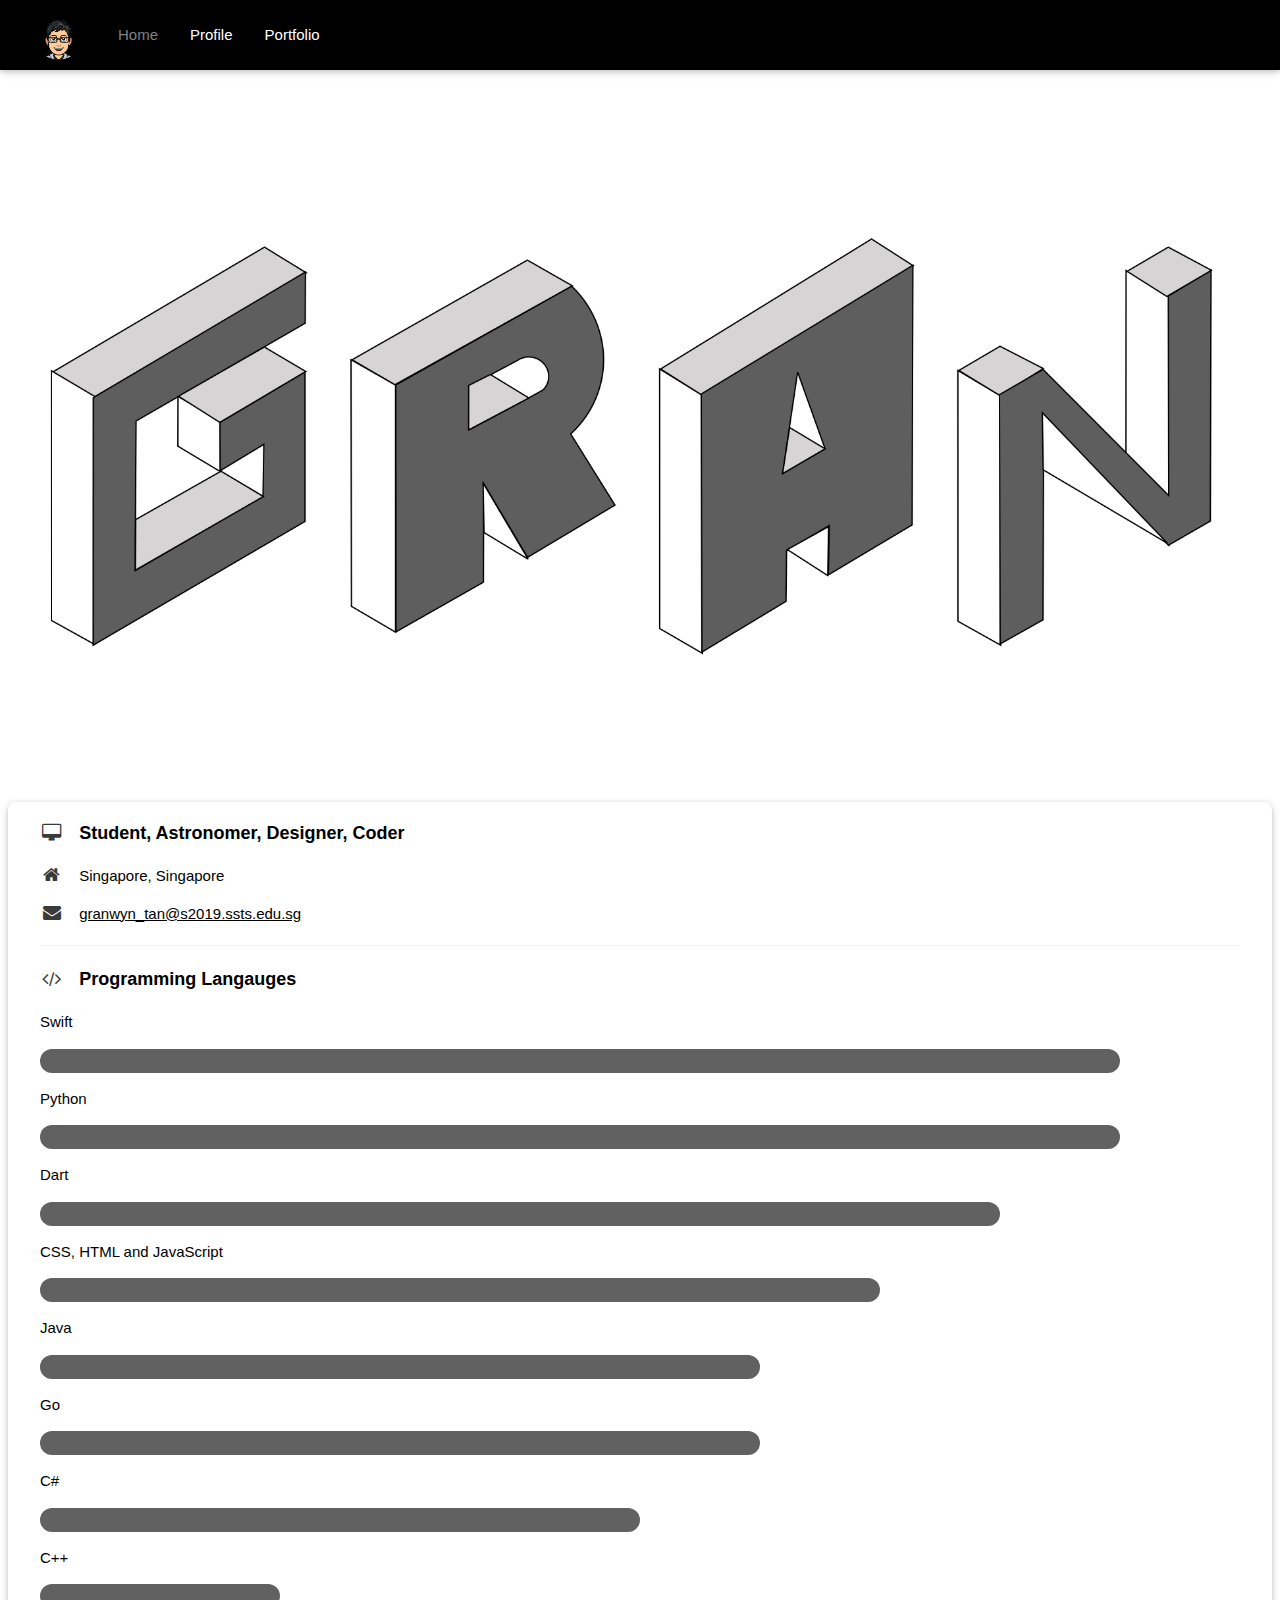
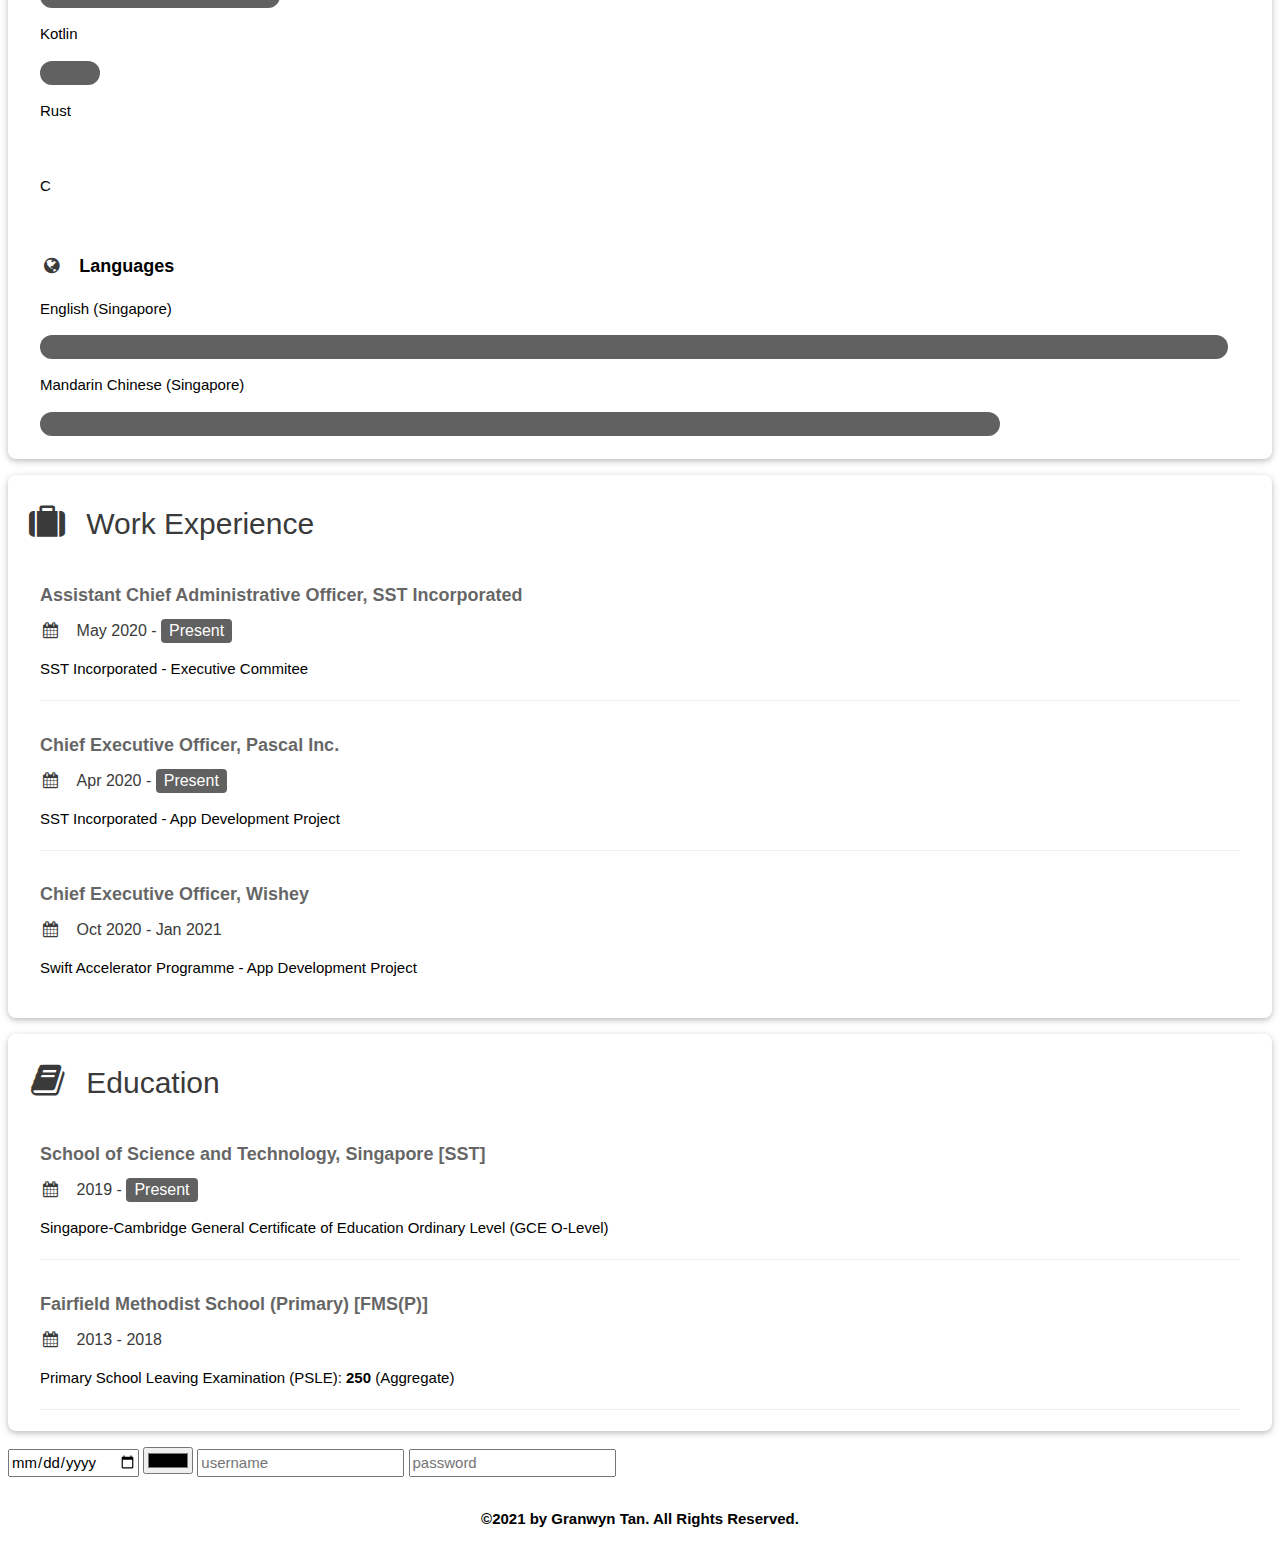
==== index.html @ fe5b8dc4 "More improvements" ====
<!DOCTYPE html>
<html lang="en" dir="ltr">
  <head>
    <meta charset="utf-8">
    <meta name="viewport" content="width=device-width, initial-scale=1">
    <link rel="stylesheet" href="https://www.w3schools.com/w3css/4/w3.css">
    <link rel='stylesheet' href='https://fonts.googleapis.com/css?family=Roboto'>
    <link rel="stylesheet" href="https://cdnjs.cloudflare.com/ajax/libs/font-awesome/4.7.0/css/font-awesome.min.css">
    <title>Granwyn Tan</title>
    <link rel="stylesheet" href="styles.css">
    <link rel="icon" href="Assets/Gran New.png">
    <script async src="index.js"></script>
    <noscript>You need to enable JavaScript to view the full site.</noscript>
  </head>
  <body>
    <style>
      .topnav {
        background-color: black;
        width: 100%;
      }

      .topnav .icon {
        margin: 16px 16px;
        color:white;
        float: right;
        display: block;
        text-align: center;
        text-decoration: none;
        display: none;
      }

      .first {
        height: 70px;
        width: 70px;
      }

      .topnav a.active {
        color: gray;
      }
      @media screen and (max-width: 600px) {
        .topnav a:not(:first-child) {display: none;}
        .topnav a.icon {
          display: block;
        }
      }
      @media screen and (max-width: 600px) {
        .topnav.responsive {position: relative;}
        .topnav.responsive .icon {
          position: absolute;
          float: right;
          top: 0;
          right: 0;
        }
        .topnav.responsive a {
          float: none;
          display: block;
        }
      }
      .nav-icon {
        margin: 1em;
        width: 40px;
      }

      .nav-icon:after, 
      .nav-icon:before, 
      .nav-icon div {
        background-color: #fff;
        border-radius: 3px;
        content: '';
        display: block;
        height: 5px;
        margin: 7px 0;
        transition: all 0.1s ease-in-out;
        transition-delay: 0s;
      }

      .nav-icon.open:before {
        transform: translateY(12px) rotate(135deg);
      }

      .nav-icon.open:after {
        transform: translateY(-12px) rotate(-135deg);
      }

      .nav-icon.open div {
        transform: scale(0);
      }
      /* .nav-icon:hover:before {
        transform: translateY(12px) rotate(135deg);
      }

      .nav-icon:hover:after {
        transform: translateY(-12px) rotate(-135deg);
      }

      .nav-icon:hover div {
        transform: scale(0);
      } */
    </style>
    <script>
      function theFunction() {
        var x = document.getElementById("myTopnav");
        // var y = document.getElementById("menuIcon");
        if (x.className === "w3-bar w3-black w3-card w3-top topnav") {
          x.className += " responsive";
          x.style = "position:fixed;top:0;"
          y.style.transform = "translateY(-12px) rotate(-135deg);"
        } else {
          x.className = "w3-bar w3-black w3-card w3-top topnav";
          x.style = "position:fixed;top:0; display:flex; align-items:center; overflow:hidden;"
          // y.style.transform = "translateY(-12px) rotate(-135deg);"
        }
        const menuBtn = document.querySelector('.nav-icon');
        let menuOpen = false;
        menuBtn.addEventListener('click', () => {
          if(!menuOpen) {
            menuBtn.classList.add('open');
            menuOpen = true;
          } else {
            menuBtn.classList.remove('open');
            menuOpen = false;
          }
        });
      }
      </script>
    <div class="w3-bar w3-black w3-card w3-top topnav" id="myTopnav" style="position:fixed; top:0; display:flex; align-items:center; overflow:hidden;">
      <a href="index.html">
        <img src="Assets/Gran New.png" class="w3-bar-item w3-button w3-hover-black w3-hover-text-grey first" style="margin-left: 16px;">
      </a>
      <a href="index.html" class="w3-mobile active w3-left w3-bar-item w3-button w3-hover-black w3-hover-text-grey w3-padding-16" style="pointer-events: none; cursor: default;">Home</a>
      <a href="profile.html" class="w3-mobile w3-left w3-bar-item w3-button w3-hover-black w3-hover-text-grey w3-padding-16">Profile</a>
      <a href="portfolio.html" class="w3-mobile w3-left w3-bar-item w3-button w3-hover-black w3-hover-text-grey w3-padding-16">Portfolio</a>
      <a href="javascript:void(0);" class="icon" onclick="theFunction()" style="margin-right: 16px;">
        <!-- <i class="fa fa-bars"></i> -->
        <div class="nav-icon">
          <div></div>
        </div>
      </a>
      <!-- <div class="nav-icon">
        <div></div>
      </div> -->
    </div>
    <br>
    
    <!-- Page Container -->
    <div class="w3-content w3-margin-top" style="max-width:1400px;padding-top: 30px;">

      <!-- The Grid -->
      <div class="w3-row-padding">

        <div>
          <img src="Assets/Gran ADMT Isometric.jpeg" alt="GRAN" width="100%" style="align-content: center;">
        </div>
        <br>
    
    <div class="w3-container w3-card w3-white w3-margin-bottom w3-round-large w3-mobile">
        <div class="w3-display-container">
          <div class="w3-display-bottomleft w3-container w3-text-dark-grey">
            <h2></h2>
          </div>
        </div>
        <div class="w3-container">
          <p class="w3-large"><i class="fa fa-desktop fa-fw w3-margin-right w3-large w3-text-dark-grey"></i><b>Student, Astronomer, Designer, Coder</b></p>
          <p><i class="fa fa-home fa-fw w3-margin-right w3-large w3-text-dark-grey"></i>Singapore, Singapore</p>
          <a href="mailto:granwyn_tan@s2019.ssts.edu.sg" target="_blank"><i class="fa fa-envelope fa-fw w3-margin-right w3-large w3-text-dark-grey"></i>granwyn_tan@s2019.ssts.edu.sg</a>
          <hr>

          <p class="w3-large"><b><i class="fa fa-code fa-fw w3-margin-right w3-text-dark-grey"></i>Programming Langauges</b></p>
          <p>Swift</p>
          <div class="w3-light-dark-grey w3-round-xlarge w3-small">
            <div class="w3-container w3-center w3-round-xlarge w3-dark-grey" style="text-align: center;line-height:24px;height:24px;width:90%"></div>
          </div>
          <p>Python</p>
          <div class="w3-light-dark-grey w3-round-xlarge w3-small">
            <div class="w3-container w3-center w3-round-xlarge w3-dark-grey" style="text-align: center;line-height:24px;height:24px;width:90%">
              <div class="w3-center w3-text-white"></div>
            </div>
          </div>
          <p>Dart</p>
          <div class="w3-light-dark-grey w3-round-xlarge w3-small">
            <div class="w3-container w3-center w3-round-xlarge w3-dark-grey" style="text-align: center;line-height:24px;height:24px;width:80%"></div>
          </div>
          <p>CSS, HTML and JavaScript</p>
          <div class="w3-light-dark-grey w3-round-xlarge w3-small">
            <div class="w3-container w3-center w3-round-xlarge w3-dark-grey" style="text-align: center;line-height:24px;height:24px;width:70%"></div>
          </div>
          <p>Java</p>
          <div class="w3-light-dark-grey w3-round-xlarge w3-small">
            <div class="w3-container w3-center w3-round-xlarge w3-dark-grey" style="text-align: center;line-height:24px;height:24px;width:60%"></div>
          </div>
          <p>Go</p>
          <div class="w3-light-dark-grey w3-round-xlarge w3-small">
            <div class="w3-container w3-center w3-round-xlarge w3-dark-grey" style="text-align: center;line-height:24px;height:24px;width:60%"></div>
          </div>
          <p>C#</p>
          <div class="w3-light-dark-grey w3-round-xlarge w3-small">
            <div class="w3-container w3-center w3-round-xlarge w3-dark-grey" style="text-align: center;line-height:24px;height:24px;width:50%"></div>
          </div>
          <p>C++</p>
          <div class="w3-light-dark-grey w3-round-xlarge w3-small">
            <div class="w3-container w3-center w3-round-xlarge w3-dark-grey" style="text-align: center;line-height:24px;height:24px;width:20%"></div>
          </div>
          <p>Kotlin</p>
          <div class="w3-light-dark-grey w3-round-xlarge w3-small">
            <div class="w3-container w3-center w3-round-xlarge w3-dark-grey" style="text-align: center;line-height:24px;height:24px;width:5%"></div>
          </div>
          <p>Rust</p>
          <br>
          <p>C</p>
          <br>

          <p class="w3-large w3-text-theme"><b><i class="fa fa-globe fa-fw w3-margin-right w3-text-dark-grey"></i>Languages</b></p>
          <p>English (Singapore)</p>
          <div class="w3-light-dark-grey w3-round-xlarge">
            <div class="w3-round-xlarge w3-dark-grey" style="height:24px;width:99%"></div>
          </div>
          <p>Mandarin Chinese (Singapore)</p>
          <div class="w3-light-dark-grey w3-round-xlarge">
            <div class="w3-round-xlarge w3-dark-grey" style="height:24px;width:80%"></div>
          </div>
          <br>
        </div>
      </div>
    
      <div class="w3-container w3-card w3-white w3-margin-bottom w3-round-large w3-mobile">
        <h2 class="w3-text-dark-grey w3-padding-16"><i class="fa fa-suitcase fa-fw w3-margin-right w3-xxlarge w3-text-dark-grey"></i>Work Experience</h2>
        <div class="w3-container">
          <h5 class="w3-opacity"><b>Assistant Chief Administrative Officer, SST Incorporated</b></h5>
          <h6 class="w3-text-dark-grey"><i class="fa fa-calendar fa-fw w3-margin-right"></i>May 2020 - <span class="w3-tag w3-dark-grey w3-round">Present</span></h6>
          <p>SST Incorporated - Executive Commitee</p>
          <hr>
        </div>
        <div class="w3-container">
          <h5 class="w3-opacity"><b>Chief Executive Officer, Pascal Inc.</b></h5>
          <h6 class="w3-text-dark-grey"><i class="fa fa-calendar fa-fw w3-margin-right"></i>Apr 2020 - <span class="w3-tag w3-dark-grey w3-round">Present</span></h6>
          <p>SST Incorporated - App Development Project</p>
          <hr>
        </div>
        <div class="w3-container">
          <h5 class="w3-opacity"><b>Chief Executive Officer, Wishey</b></h5>
          <h6 class="w3-text-dark-grey"><i class="fa fa-calendar fa-fw w3-margin-right"></i>Oct 2020 - Jan 2021</h6>
          <p>Swift Accelerator Programme - App Development Project</p><br>
        </div>
      </div>

      <div class="w3-container w3-card w3-white w3-margin-bottom w3-round-large w3-mobile">
        <h2 class="w3-text-dark-grey w3-padding-16"><i class="fa fa-book fa-fw w3-margin-right w3-xxlarge w3-text-dark-grey"></i>Education</h2>
        <div class="w3-container">
          <h5 class="w3-opacity"><b>School of Science and Technology, Singapore [SST]</b></h5>
          <h6 class="w3-text-dark-grey"><i class="fa fa-calendar fa-fw w3-margin-right"></i>2019 - <span class="w3-tag w3-dark-grey w3-round">Present</span></h6>
          <p>Singapore-Cambridge General Certificate of Education Ordinary Level (GCE O-Level)</p>
          <hr>
        </div>
        <div class="w3-container">
          <h5 class="w3-opacity"><b>Fairfield Methodist School (Primary) [FMS(P)]</b></h5>
          <h6 class="w3-text-dark-grey"><i class="fa fa-calendar fa-fw w3-margin-right"></i>2013 - 2018</h6>
          <p>Primary School Leaving Examination (PSLE): <strong>250</strong> (Aggregate)</p>
          <hr>
        </div>
      </div>

      <div>
        <input type="date">
        <input type="color">
        <input type="text" placeholder="username">
        <input type="password" placeholder="password">
      </div>
  </body>

<!-- Footer -->
<footer class="w3-center w3-white w3-padding-16">
  <p><b>©2021 by Granwyn Tan. All Rights Reserved.</b></p>
</footer>
</html>
---- styles.css ----
::selection {
    background: lightgray; /* WebKit/Blink Browsers */
  }
::-moz-selection {
    background: lightgray; /* Gecko Browsers */
}

#date {
    margin: 15px;
    font-size: 12px;
    /*font-style: italic;*/
    font-weight: bold;
}

html,body,h1,h2,h3,h4,h5,h6 {
    font-family: "Quicksand", sans-serif
}
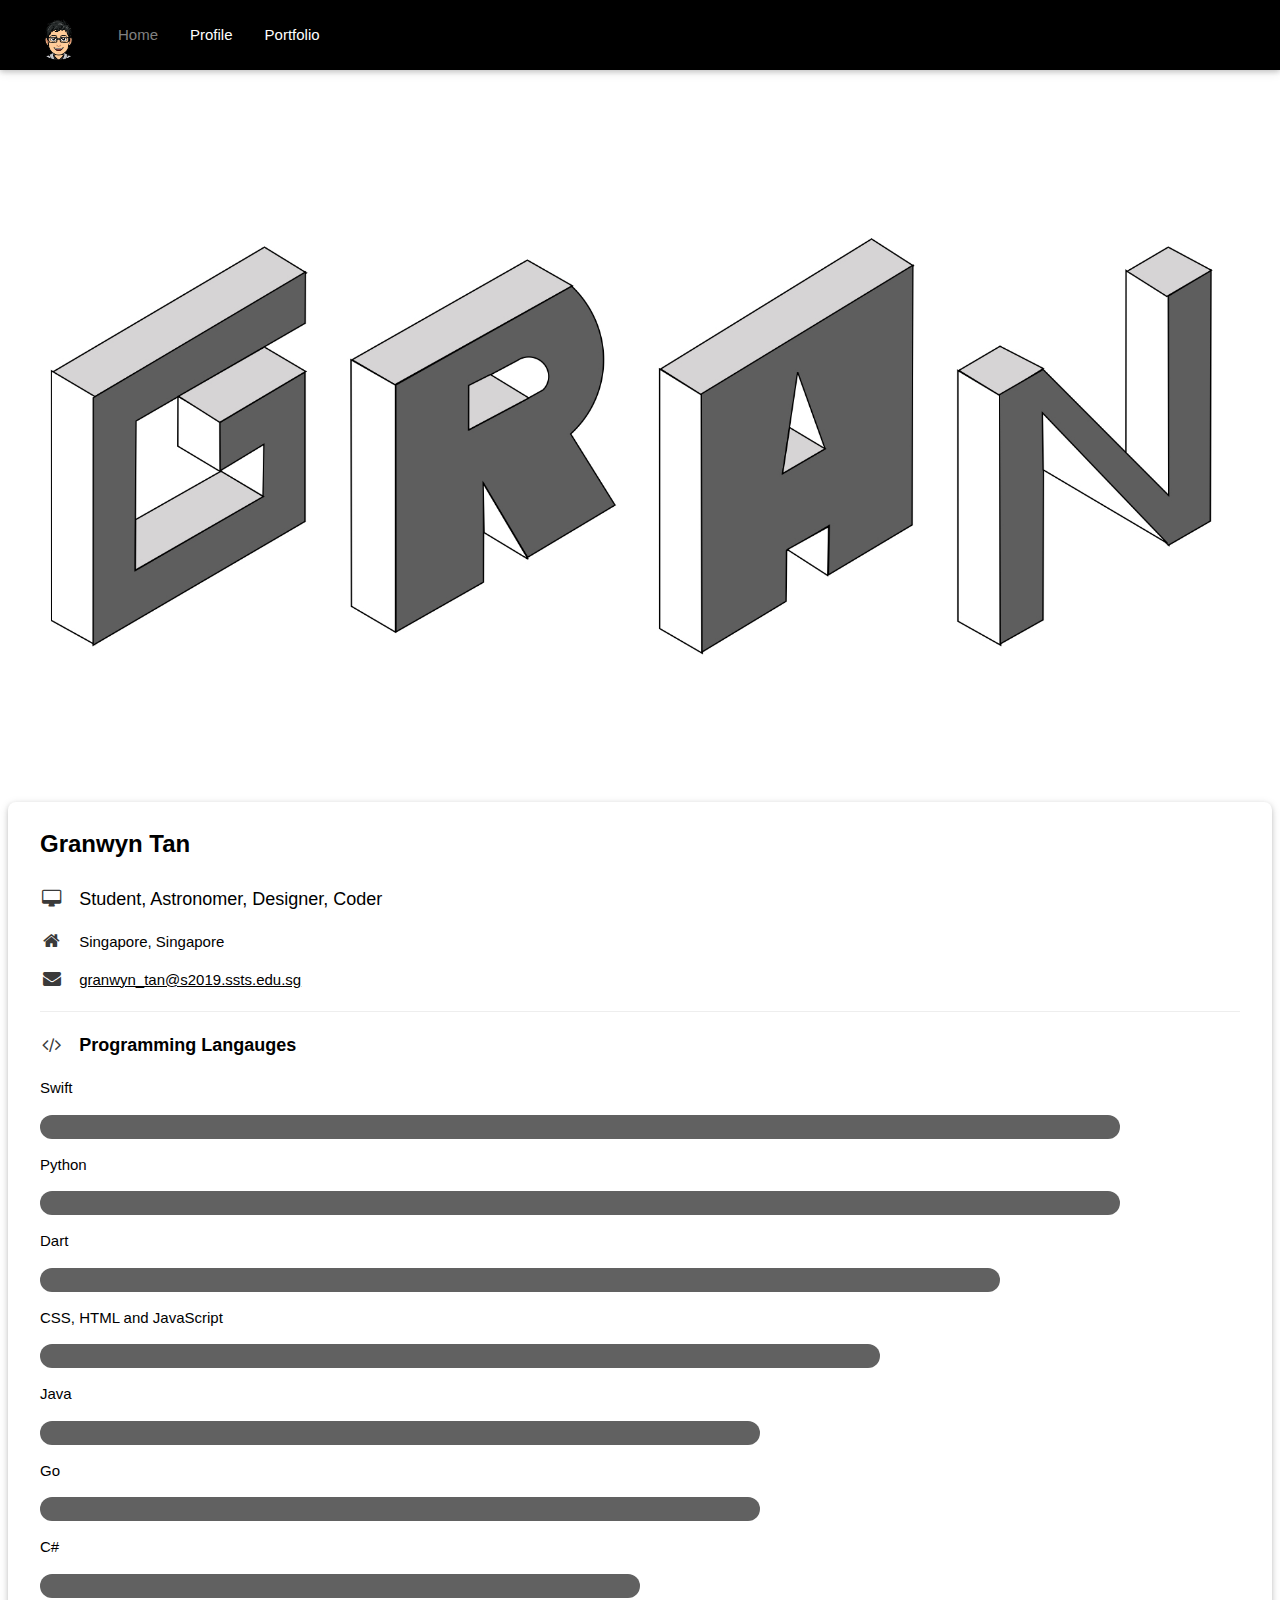
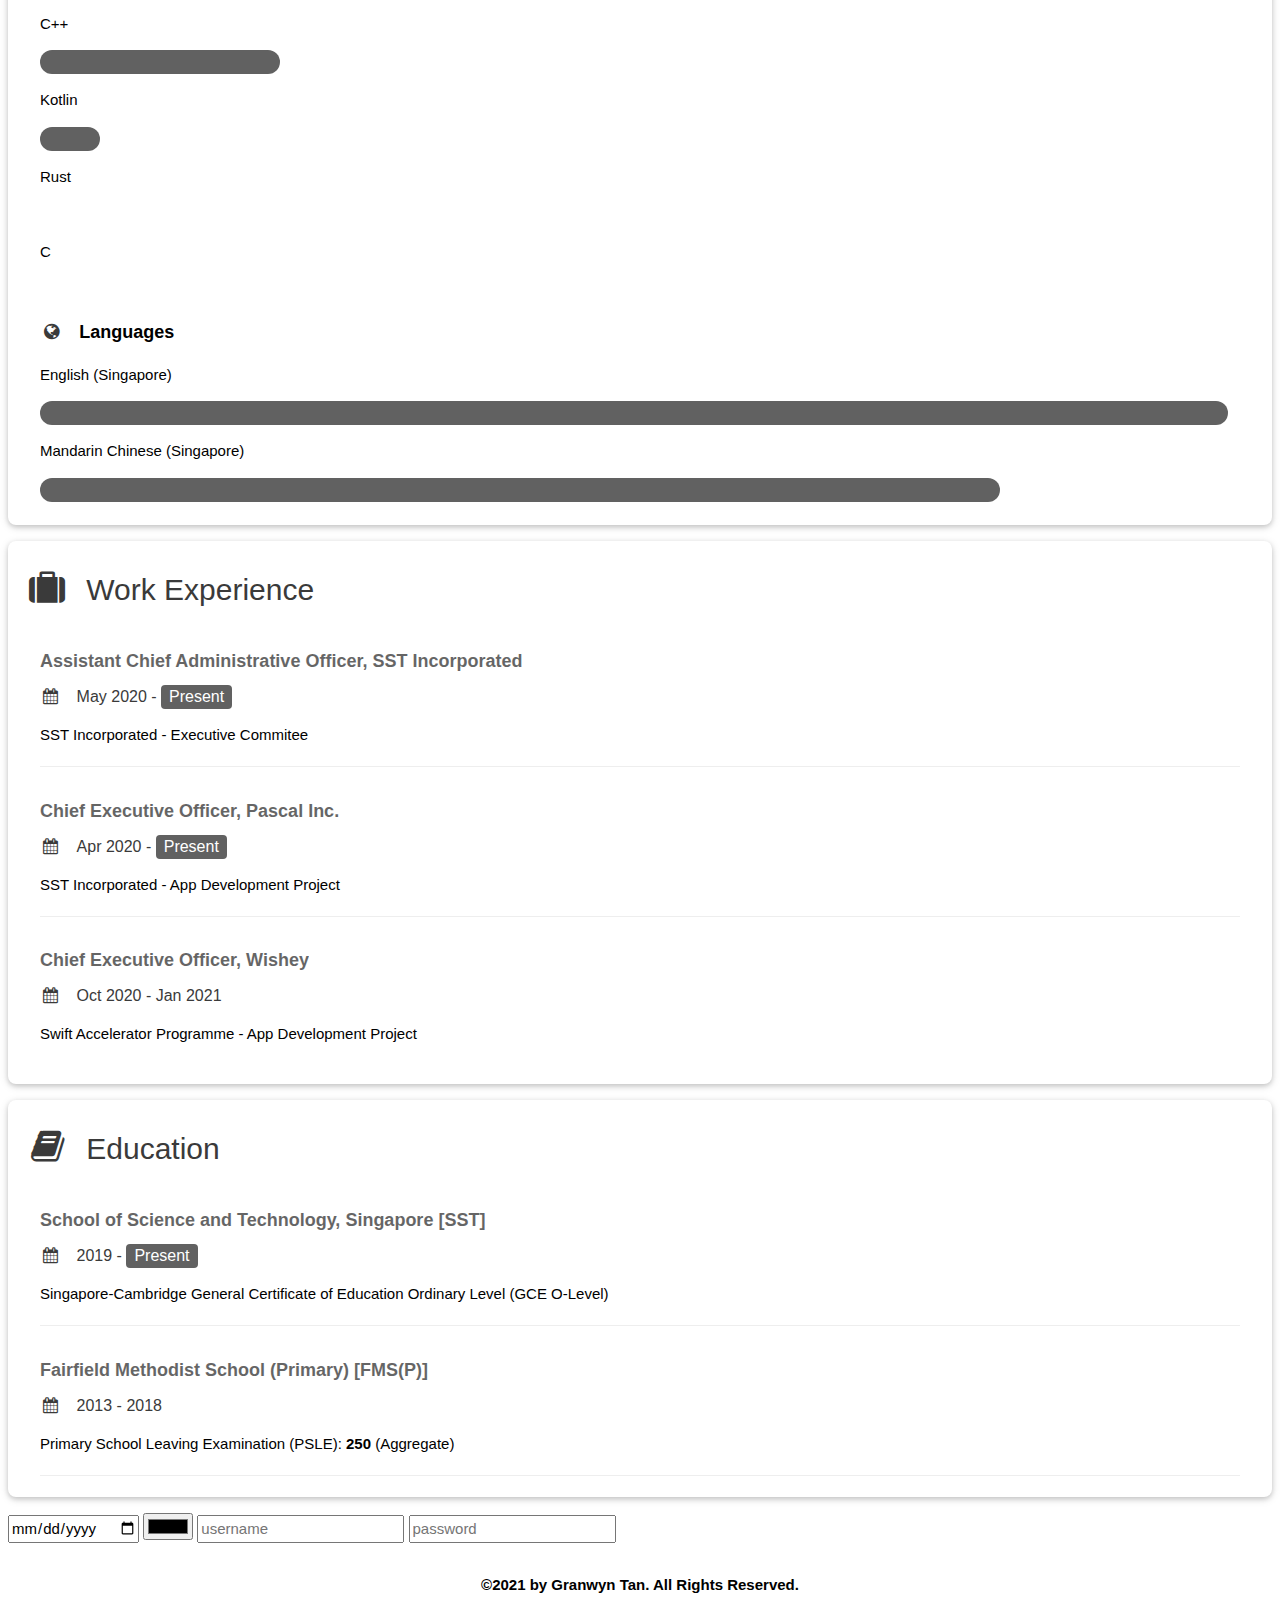
==== commit 0e38b78f: "Many more enhancements to current existing website" ====
--- a/index.html
+++ b/index.html
@@ -13,141 +13,29 @@
     <noscript>You need to enable JavaScript to view the full site.</noscript>
   </head>
   <body>
-    <style>
-      .topnav {
-        background-color: black;
-        width: 100%;
-      }
-
-      .topnav .icon {
-        margin: 16px 16px;
-        color:white;
-        float: right;
-        display: block;
-        text-align: center;
-        text-decoration: none;
-        display: none;
-      }
-
-      .first {
-        height: 70px;
-        width: 70px;
-      }
-
-      .topnav a.active {
-        color: gray;
-      }
-      @media screen and (max-width: 600px) {
-        .topnav a:not(:first-child) {display: none;}
-        .topnav a.icon {
-          display: block;
-        }
-      }
-      @media screen and (max-width: 600px) {
-        .topnav.responsive {position: relative;}
-        .topnav.responsive .icon {
-          position: absolute;
-          float: right;
-          top: 0;
-          right: 0;
-        }
-        .topnav.responsive a {
-          float: none;
-          display: block;
-        }
-      }
-      .nav-icon {
-        margin: 1em;
-        width: 40px;
-      }
-
-      .nav-icon:after, 
-      .nav-icon:before, 
-      .nav-icon div {
-        background-color: #fff;
-        border-radius: 3px;
-        content: '';
-        display: block;
-        height: 5px;
-        margin: 7px 0;
-        transition: all 0.1s ease-in-out;
-        transition-delay: 0s;
-      }
-
-      .nav-icon.open:before {
-        transform: translateY(12px) rotate(135deg);
-      }
-
-      .nav-icon.open:after {
-        transform: translateY(-12px) rotate(-135deg);
-      }
-
-      .nav-icon.open div {
-        transform: scale(0);
-      }
-      /* .nav-icon:hover:before {
-        transform: translateY(12px) rotate(135deg);
-      }
-
-      .nav-icon:hover:after {
-        transform: translateY(-12px) rotate(-135deg);
-      }
-
-      .nav-icon:hover div {
-        transform: scale(0);
-      } */
-    </style>
-    <script>
-      function theFunction() {
-        var x = document.getElementById("myTopnav");
-        // var y = document.getElementById("menuIcon");
-        if (x.className === "w3-bar w3-black w3-card w3-top topnav") {
-          x.className += " responsive";
-          x.style = "position:fixed;top:0;"
-          y.style.transform = "translateY(-12px) rotate(-135deg);"
-        } else {
-          x.className = "w3-bar w3-black w3-card w3-top topnav";
-          x.style = "position:fixed;top:0; display:flex; align-items:center; overflow:hidden;"
-          // y.style.transform = "translateY(-12px) rotate(-135deg);"
-        }
-        const menuBtn = document.querySelector('.nav-icon');
-        let menuOpen = false;
-        menuBtn.addEventListener('click', () => {
-          if(!menuOpen) {
-            menuBtn.classList.add('open');
-            menuOpen = true;
-          } else {
-            menuBtn.classList.remove('open');
-            menuOpen = false;
-          }
-        });
-      }
-      </script>
     <div class="w3-bar w3-black w3-card w3-top topnav" id="myTopnav" style="position:fixed; top:0; display:flex; align-items:center; overflow:hidden;">
       <a href="index.html">
-        <img src="Assets/Gran New.png" class="w3-bar-item w3-button w3-hover-black w3-hover-text-grey first" style="margin-left: 16px;">
+        <img src="Assets/Gran New.png" class="w3-bar-item w3-button w3-hover-black w3-hover-text-grey first">
       </a>
-      <a href="index.html" class="w3-mobile active w3-left w3-bar-item w3-button w3-hover-black w3-hover-text-grey w3-padding-16" style="pointer-events: none; cursor: default;">Home</a>
+      <a href="index.html" class="w3-mobile active w3-left w3-bar-item w3-button w3-hover-black w3-hover-text-grey w3-padding-16">Home</a>
       <a href="profile.html" class="w3-mobile w3-left w3-bar-item w3-button w3-hover-black w3-hover-text-grey w3-padding-16">Profile</a>
       <a href="portfolio.html" class="w3-mobile w3-left w3-bar-item w3-button w3-hover-black w3-hover-text-grey w3-padding-16">Portfolio</a>
-      <a href="javascript:void(0);" class="icon" onclick="theFunction()" style="margin-right: 16px;">
+      <a href="javascript:void(0);" class="w3-right icon" style="margin-right: 16px;">
         <!-- <i class="fa fa-bars"></i> -->
-        <div class="nav-icon">
-          <div></div>
+        <div class="container" onclick="myFunction(this);">
+          <div class="bar1"></div>
+          <div class="bar2"></div>
+          <div class="bar3"></div>
         </div>
       </a>
-      <!-- <div class="nav-icon">
-        <div></div>
-      </div> -->
     </div>
     <br>
     
     <!-- Page Container -->
     <div class="w3-content w3-margin-top" style="max-width:1400px;padding-top: 30px;">
-
+      
       <!-- The Grid -->
       <div class="w3-row-padding">
-
         <div>
           <img src="Assets/Gran ADMT Isometric.jpeg" alt="GRAN" width="100%" style="align-content: center;">
         </div>
@@ -160,7 +48,8 @@
           </div>
         </div>
         <div class="w3-container">
-          <p class="w3-large"><i class="fa fa-desktop fa-fw w3-margin-right w3-large w3-text-dark-grey"></i><b>Student, Astronomer, Designer, Coder</b></p>
+          <p class="w3-xlarge"><b>Granwyn Tan</b></p>
+          <p class="w3-large"><i class="fa fa-desktop fa-fw w3-margin-right w3-large w3-text-dark-grey"></i>Student, Astronomer, Designer, Coder</b></p>
           <p><i class="fa fa-home fa-fw w3-margin-right w3-large w3-text-dark-grey"></i>Singapore, Singapore</p>
           <a href="mailto:granwyn_tan@s2019.ssts.edu.sg" target="_blank"><i class="fa fa-envelope fa-fw w3-margin-right w3-large w3-text-dark-grey"></i>granwyn_tan@s2019.ssts.edu.sg</a>
           <hr>
--- a/styles.css
+++ b/styles.css
@@ -14,4 +14,145 @@
 
 html,body,h1,h2,h3,h4,h5,h6 {
     font-family: "Quicksand", sans-serif
-}+}
+
+.topnav {
+  background-color: black;
+  width: 100%;
+}
+
+.topnav .icon {
+  margin: 16px 16px;
+  color:white;
+  float: right;
+  display: block;
+  text-align: center;
+  text-decoration: none;
+  display: none;
+}
+
+.first {
+  height: 70px;
+  width: 70px;
+  margin-left: 16px;
+}
+
+.topnav a.active {
+  color: gray;
+  pointer-events: none; 
+  cursor: default;
+}
+@media screen and (max-width: 600px) {
+  .topnav a:not(:first-child) {display: none;}
+  .topnav a.icon {
+    display: block;
+  }
+}
+@media screen and (max-width: 600px) {
+  .topnav.responsive {position: relative;}
+  .topnav.responsive .icon {
+    position: absolute;
+    float: right;
+    top: 0;
+    right: 0;
+  }
+  .topnav.responsive a {
+    float: none;
+    display: block;
+  }
+}
+
+.container {
+    display: inline-block;
+    cursor: pointer;
+    margin: 10px;
+  }
+  
+  .bar1, .bar2, .bar3 {
+    width: 40px;
+    height: 5px;
+    border-radius: 3px;
+    background-color: white;
+    margin: 7px 0;
+    transition: 0.4s;
+  }
+  
+  .change .bar1 {
+    -webkit-transform: translateY(12px) rotate(135deg);
+    transform: translateY(12px) rotate(135deg);
+  }
+  
+  .change .bar2 {opacity: 0;}
+  
+  .change .bar3 {
+    -webkit-transform: translateY(-12px) rotate(-135deg);
+    transform: translateY(-12px) rotate(-135deg);
+  }
+  
+/* .bar {
+    border-radius: 3px;
+    border: solid 2px white;
+    margin-bottom: 5px;
+    width: 36px;
+    transition: 0.5s;
+  }
+  
+  .header__hamburger {
+    display: inline-block;
+    position: absolute;
+    right: 0;
+    padding: 3em;
+  }
+  
+  .click .hamburger__bar1 {
+    transform: rotate(45deg) translate(0, -12px);
+  }
+  
+  .click .hamburger__bar2 {
+    opacity: 0;
+  }
+  
+  .click .hamburger__bar3 {
+    transform: rotate(-45deg) translate(0, 12px);
+  } */
+  
+/* .nav-icon {
+  margin: 1em;
+  width: 40px;
+}
+
+.nav-icon:after, 
+.nav-icon:before, 
+.nav-icon div {
+  background-color: #fff;
+  border-radius: 3px;
+  content: '';
+  display: block;
+  height: 5px;
+  margin: 7px 0;
+  transition: all 0.5 ease-in-out;
+  transition-delay: 0;
+}
+
+.nav-icon.open:before {
+  transform: translateY(12px) rotate(135deg);
+}
+
+.nav-icon.open:after {
+  transform: translateY(-12px) rotate(-135deg);
+}
+
+.nav-icon.open div {
+  transform: scale(0);
+}  */
+/* .nav-icon:hover:before {
+  transform: translateY(12px) rotate(135deg);
+}
+
+.nav-icon:hover:after {
+  transform: translateY(-12px) rotate(-135deg);
+}
+
+.nav-icon:hover div {
+  transform: scale(0);
+}*/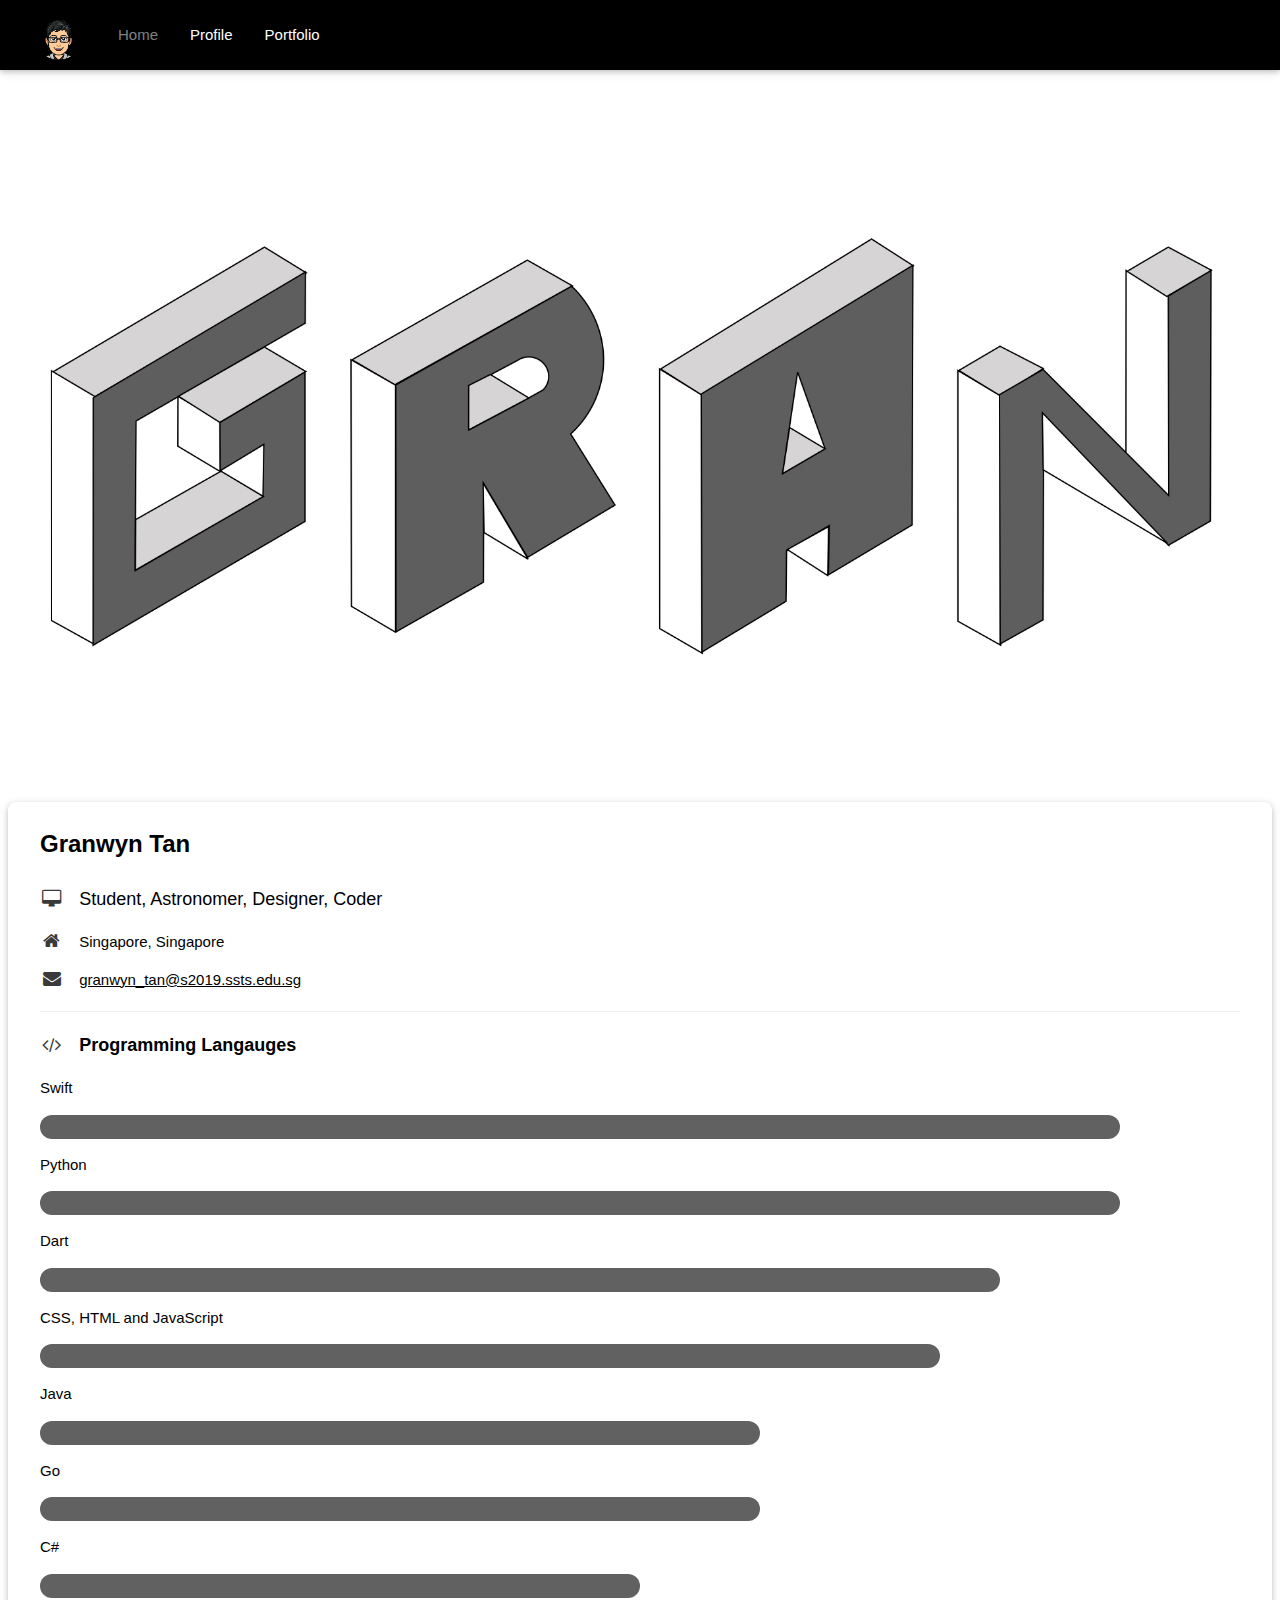
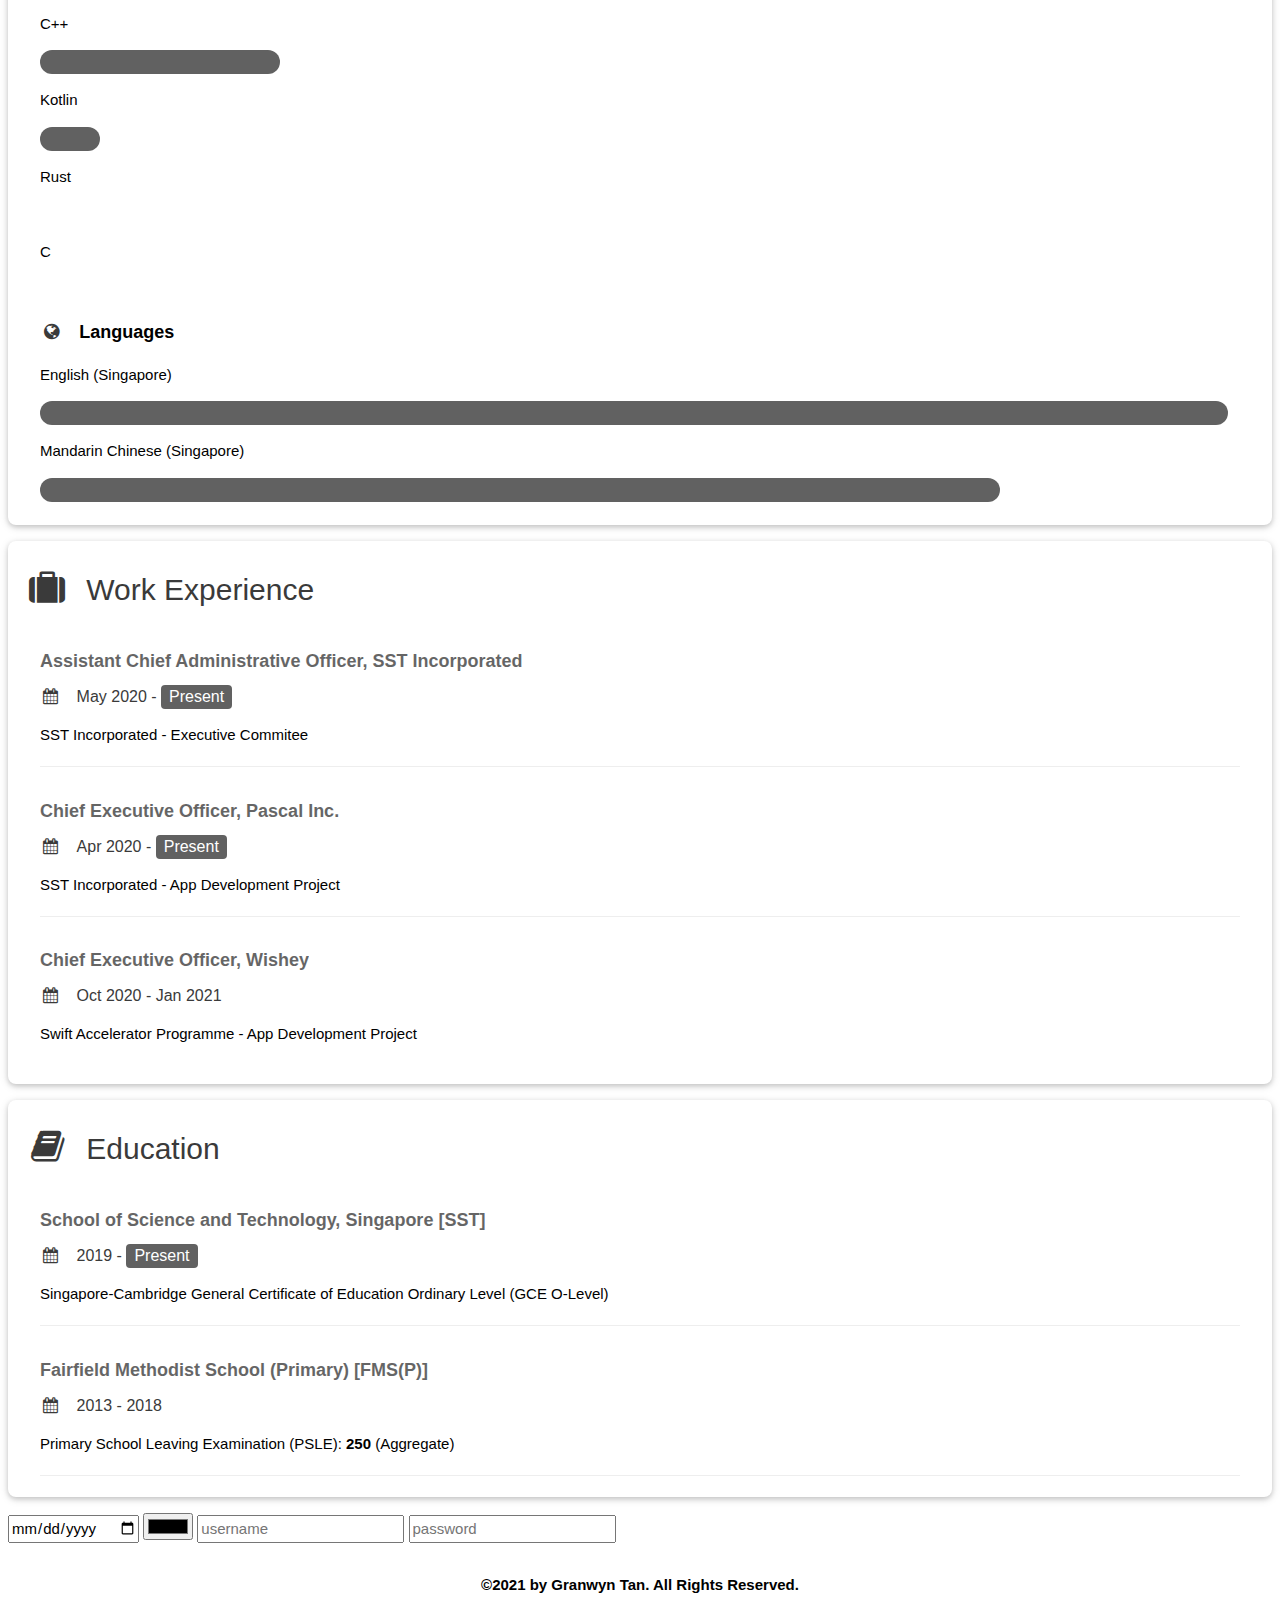
==== commit 31bb78a9: "Update index.html" ====
--- a/index.html
+++ b/index.html
@@ -71,7 +71,7 @@
           </div>
           <p>CSS, HTML and JavaScript</p>
           <div class="w3-light-dark-grey w3-round-xlarge w3-small">
-            <div class="w3-container w3-center w3-round-xlarge w3-dark-grey" style="text-align: center;line-height:24px;height:24px;width:70%"></div>
+            <div class="w3-container w3-center w3-round-xlarge w3-dark-grey" style="text-align: center;line-height:24px;height:24px;width:75%"></div>
           </div>
           <p>Java</p>
           <div class="w3-light-dark-grey w3-round-xlarge w3-small">
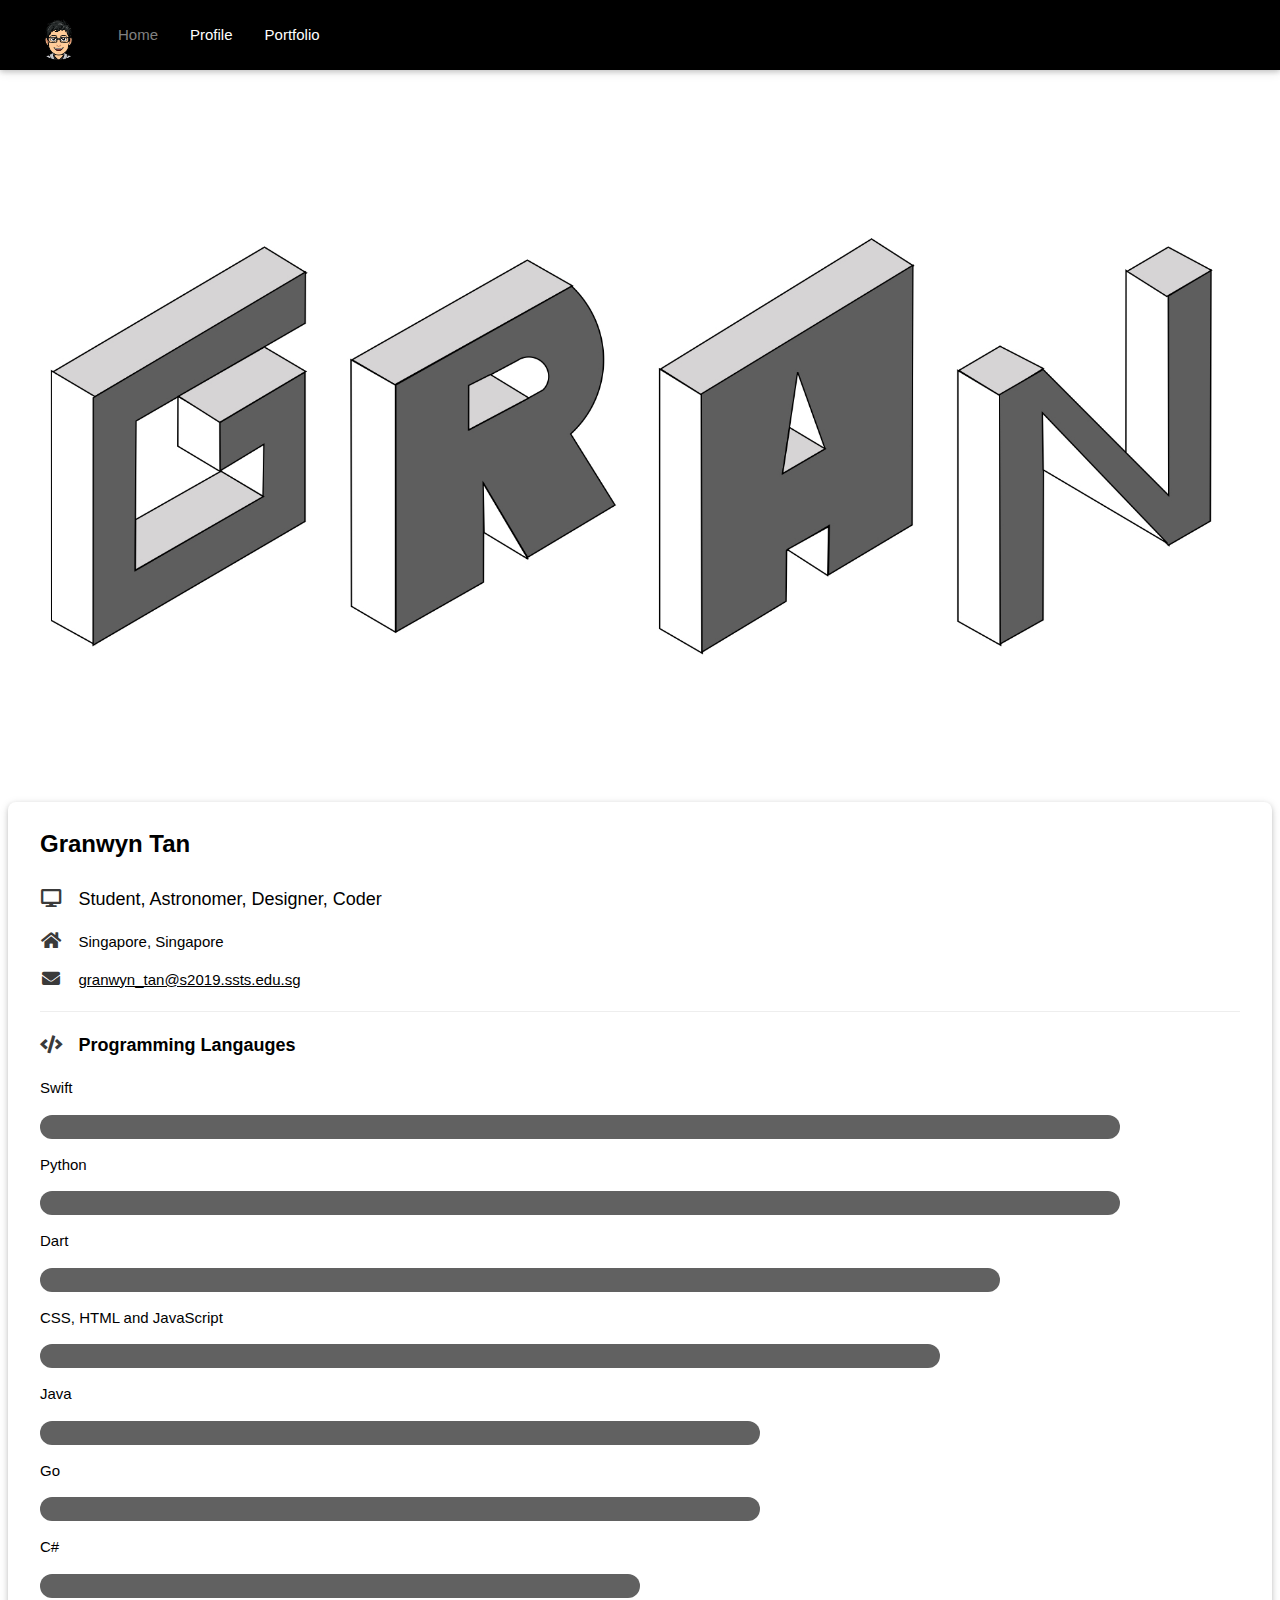
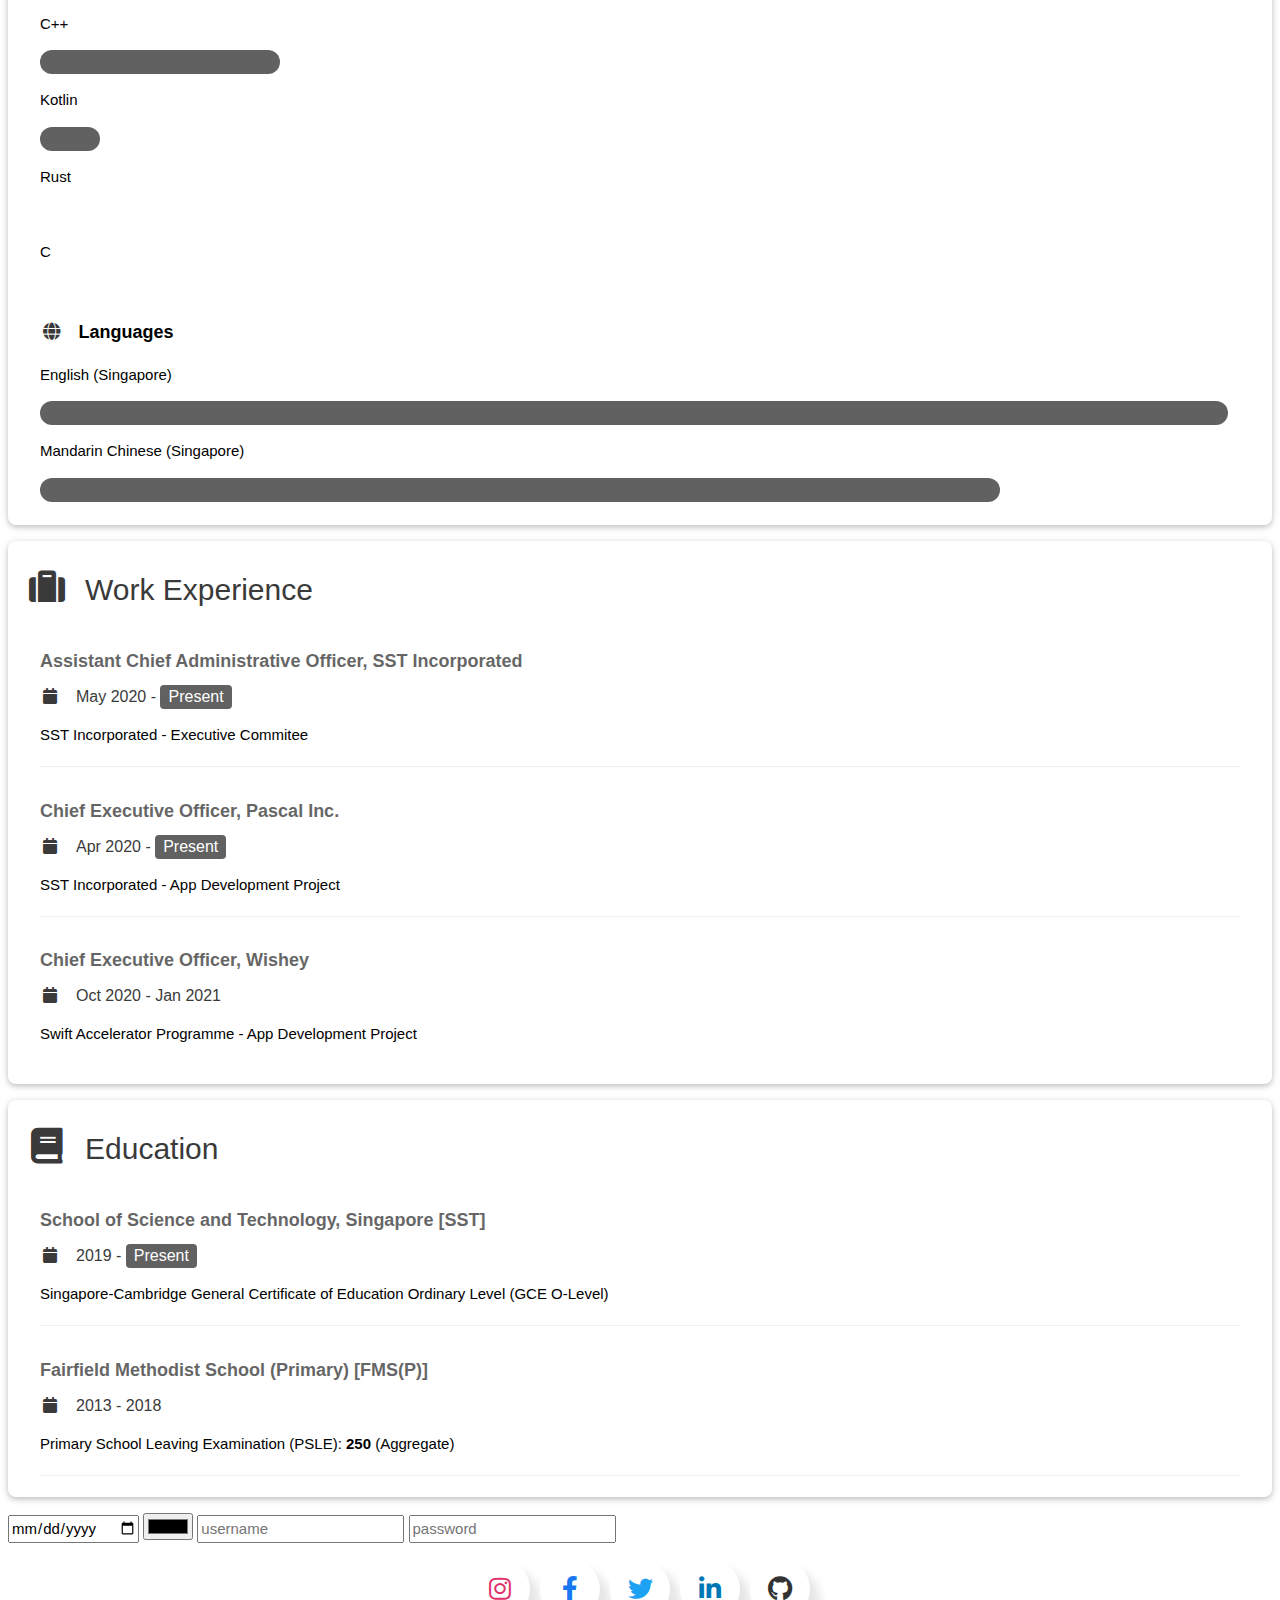
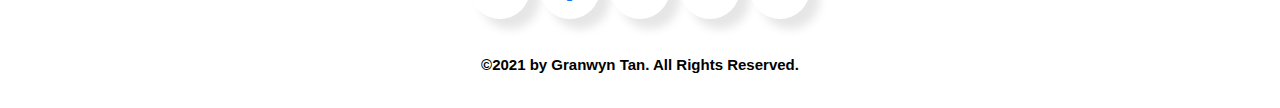
==== commit 3cd48bcf: "Social Media Footers" ====
--- a/index.html
+++ b/index.html
@@ -5,7 +5,7 @@
     <meta name="viewport" content="width=device-width, initial-scale=1">
     <link rel="stylesheet" href="https://www.w3schools.com/w3css/4/w3.css">
     <link rel='stylesheet' href='https://fonts.googleapis.com/css?family=Roboto'>
-    <link rel="stylesheet" href="https://cdnjs.cloudflare.com/ajax/libs/font-awesome/4.7.0/css/font-awesome.min.css">
+    <link rel="stylesheet" href="https://cdnjs.cloudflare.com/ajax/libs/font-awesome/5.15.3/css/all.min.css">
     <title>Granwyn Tan</title>
     <link rel="stylesheet" href="styles.css">
     <link rel="icon" href="Assets/Gran New.png">
@@ -157,7 +157,50 @@
   </body>
 
 <!-- Footer -->
-<footer class="w3-center w3-white w3-padding-16">
-  <p><b>©2021 by Granwyn Tan. All Rights Reserved.</b></p>
+<footer class="w3-white w3-padding-16">
+  <div class="wrapper">
+    <a href="https://www.instagram.com/granwyntan/">
+      <div id="insta" class="button">
+        <div class="icon">
+          <i class="fab fa-instagram"></i>
+        </div>
+        <span>Instagram</span>
+      </div>
+    </a>
+    <a href="https://www.facebook.com/GranwynTan">
+      <div id="fb" class="button">
+        <div class="icon">
+          <i class="fab fa-facebook-f"></i>
+        </div>
+        <span>Facebook</span>
+      </div>
+    </a>
+    <a href="https://twitter.com/GranwynTan">
+      <div id="twt" class="button">
+        <div class="icon">
+          <i class="fab fa-twitter"></i>
+        </div>
+        <span>Twitter</span>
+      </div>
+    </a>
+    <a href="https://www.linkedin.com/in/granwyntan/">
+      <div id="in" class="button">
+        <div class="icon">
+          <i class="fab fa-linkedin-in"></i>
+        </div>
+        <span>LinkedIn</span>
+      </div>
+    </a>
+    <a href="https://github.com/granwyntan">
+      <div id="gh" class="button">
+        <div class="icon">
+          <i class="fab fa-github"></i>
+        </div>
+        <span>Github</span>
+      </div>
+    </a>
+  </div>
+  <div style="height: 20px;"></div>
+  <p class="attr"><b>©2021 by Granwyn Tan. All Rights Reserved.</b></p>
 </footer>
 </html>--- a/styles.css
+++ b/styles.css
@@ -12,8 +12,79 @@
     font-weight: bold;
 }
 
-html,body,h1,h2,h3,h4,h5,h6 {
+html,body,h1,h2,h3,h4,h5,h6,footer {
     font-family: "Quicksand", sans-serif
+}
+
+.attr {
+  text-align: center;
+  align-content: center;
+}
+
+footer {
+  display: grid;
+  place-content: center;
+}
+
+.button {
+  height: 60px;
+  width: 60px;
+  background-color: #fff;
+  border-radius: 50px;
+  cursor: pointer;
+  box-shadow: 10px 10px 10px rgba(0, 0, 0, 0.1);
+  float: left;
+  overflow: hidden;
+  transition: all 0.2s ease-in-out;
+  -webkit-user-select: none; /* Safari */        
+  -moz-user-select: none; /* Firefox */
+  -ms-user-select: none; /* IE10+/Edge */
+  user-select: none; /* Standard */
+}
+.button span {
+  font-size: 20px;
+  font-weight: 500;
+  line-height: 60px;
+  margin-left: 10px;
+}
+.button:hover {
+  width: 200px;
+}
+#insta, #fb, #twt, #in {
+  margin-right: 10px;
+}
+#insta:hover .icon{ background: #E1306C; }
+#fb:hover .icon{ background: #1877f2; }
+#twt:hover .icon{ background: #1DA1F2; }
+#in:hover .icon{ background: #0077b5; }
+#gh:hover .icon{ background: #333; }
+
+#insta .icon { color: #E1306C; }
+#fb .icon { color: #1778F2; }
+#twt .icon { color: #1DA1F2; }
+#in .icon { color: #0077b5; }
+#gh .icon { color: #333; }
+
+#insta span { color: #E1306C; }
+#fb span { color: #1778F2; }
+#twt span { color: #1DA1F2; }
+#in span { color: #0077b5; }
+#gh span { color: #333; }
+
+.button .icon {
+  display: inline-block;
+  height: 60px;
+  width: 60px;
+  text-align: center;
+  border-radius: 50px;
+}
+.button .icon i {
+  font-size: 25px;
+  line-height: 60px;
+  transition: all 0.2s ease-in-out;
+}
+.button:hover i {
+  color: #fff;
 }
 
 .topnav {
@@ -88,71 +159,3 @@
     -webkit-transform: translateY(-12px) rotate(-135deg);
     transform: translateY(-12px) rotate(-135deg);
   }
-  
-/* .bar {
-    border-radius: 3px;
-    border: solid 2px white;
-    margin-bottom: 5px;
-    width: 36px;
-    transition: 0.5s;
-  }
-  
-  .header__hamburger {
-    display: inline-block;
-    position: absolute;
-    right: 0;
-    padding: 3em;
-  }
-  
-  .click .hamburger__bar1 {
-    transform: rotate(45deg) translate(0, -12px);
-  }
-  
-  .click .hamburger__bar2 {
-    opacity: 0;
-  }
-  
-  .click .hamburger__bar3 {
-    transform: rotate(-45deg) translate(0, 12px);
-  } */
-  
-/* .nav-icon {
-  margin: 1em;
-  width: 40px;
-}
-
-.nav-icon:after, 
-.nav-icon:before, 
-.nav-icon div {
-  background-color: #fff;
-  border-radius: 3px;
-  content: '';
-  display: block;
-  height: 5px;
-  margin: 7px 0;
-  transition: all 0.5 ease-in-out;
-  transition-delay: 0;
-}
-
-.nav-icon.open:before {
-  transform: translateY(12px) rotate(135deg);
-}
-
-.nav-icon.open:after {
-  transform: translateY(-12px) rotate(-135deg);
-}
-
-.nav-icon.open div {
-  transform: scale(0);
-}  */
-/* .nav-icon:hover:before {
-  transform: translateY(12px) rotate(135deg);
-}
-
-.nav-icon:hover:after {
-  transform: translateY(-12px) rotate(-135deg);
-}
-
-.nav-icon:hover div {
-  transform: scale(0);
-}*/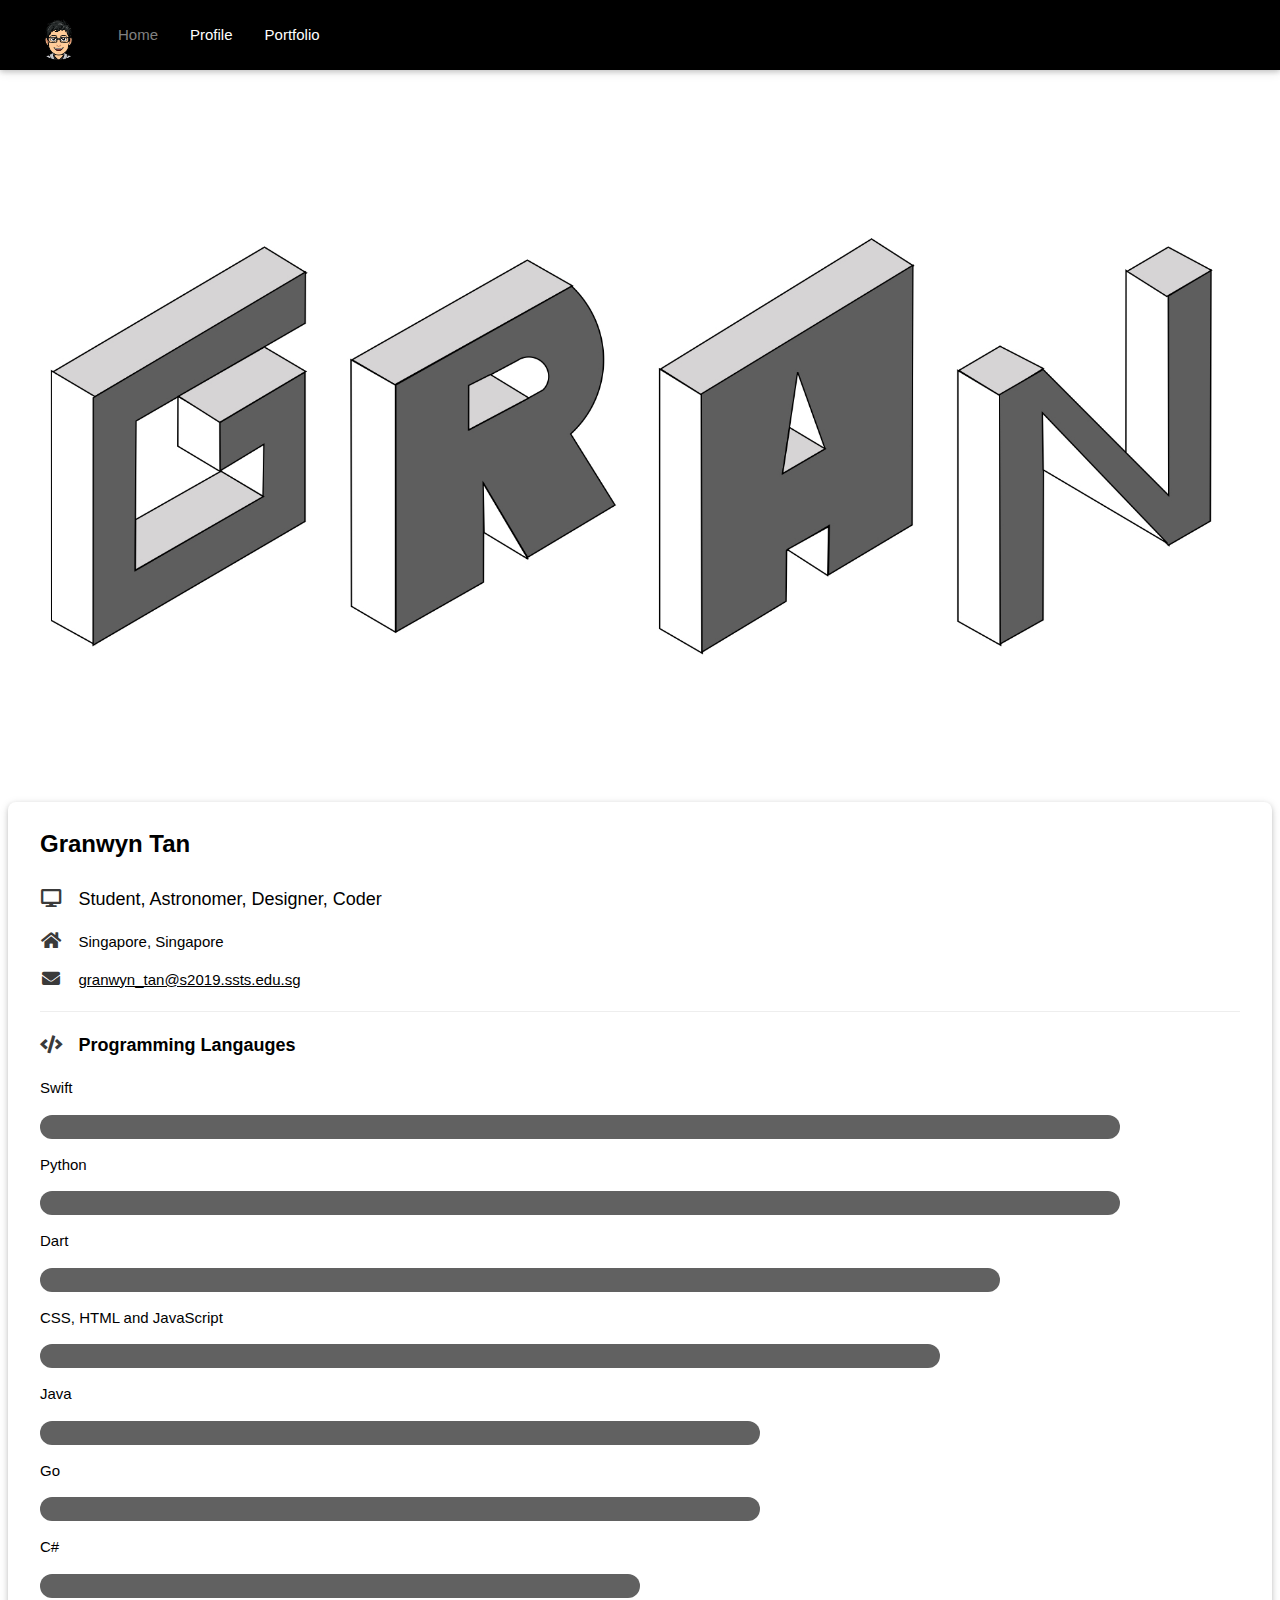
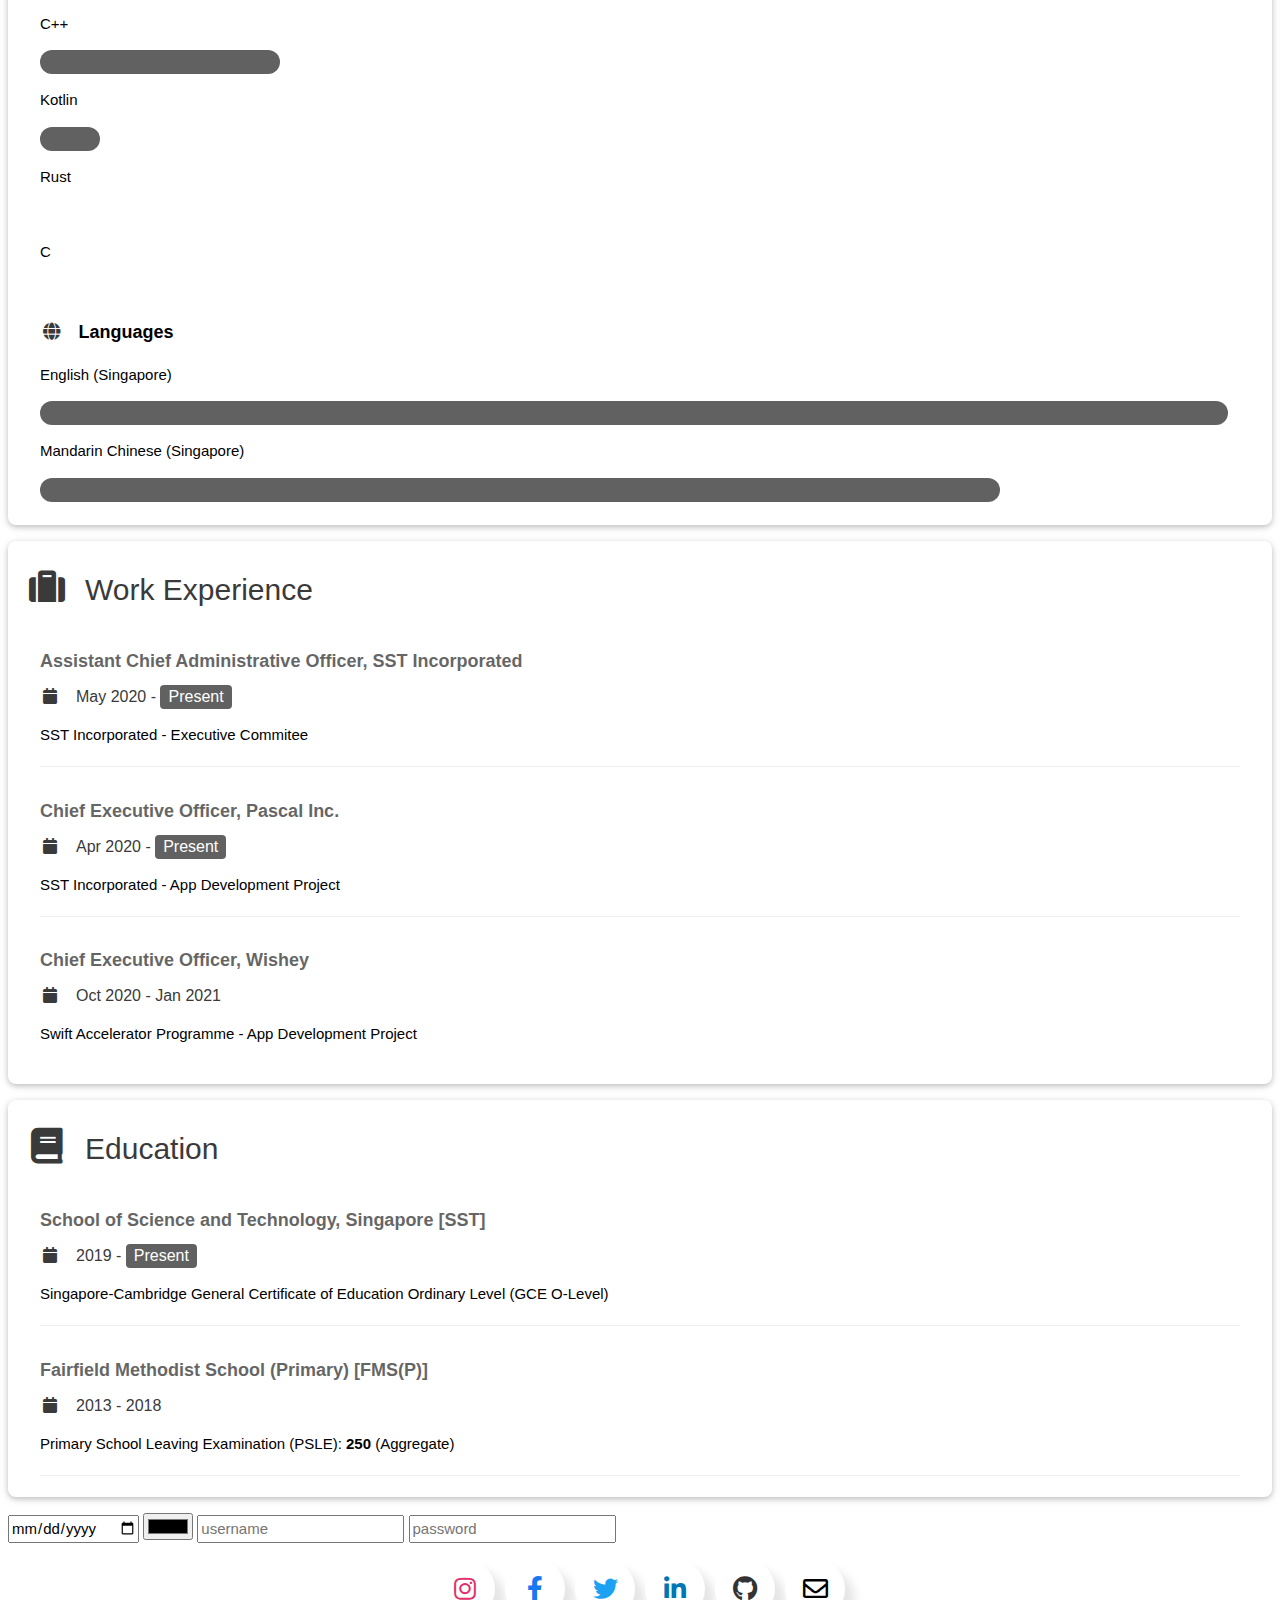
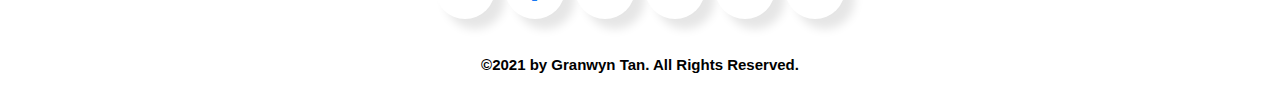
==== commit 90fc4194: "more changes" ====
--- a/index.html
+++ b/index.html
@@ -199,6 +199,14 @@
         <span>Github</span>
       </div>
     </a>
+    <a href="mailto:granwyn_tan@s2019.ssts.edu.sg">
+      <div class="button" id="gmail">
+        <div class="icon">
+          <i class="far fa-envelope"></i>
+        </div>
+        <span>Email</span>
+      </div>
+    </a>
   </div>
   <div style="height: 20px;"></div>
   <p class="attr"><b>©2021 by Granwyn Tan. All Rights Reserved.</b></p>
--- a/styles.css
+++ b/styles.css
@@ -50,7 +50,7 @@
 .button:hover {
   width: 200px;
 }
-#insta, #fb, #twt, #in {
+#insta, #fb, #twt, #in, #gh {
   margin-right: 10px;
 }
 #insta:hover .icon{ background: #E1306C; }
@@ -64,12 +64,14 @@
 #twt .icon { color: #1DA1F2; }
 #in .icon { color: #0077b5; }
 #gh .icon { color: #333; }
+#gmail .icon { color: black;}
 
 #insta span { color: #E1306C; }
 #fb span { color: #1778F2; }
 #twt span { color: #1DA1F2; }
 #in span { color: #0077b5; }
 #gh span { color: #333; }
+#gmail span { color: black }
 
 .button .icon {
   display: inline-block;
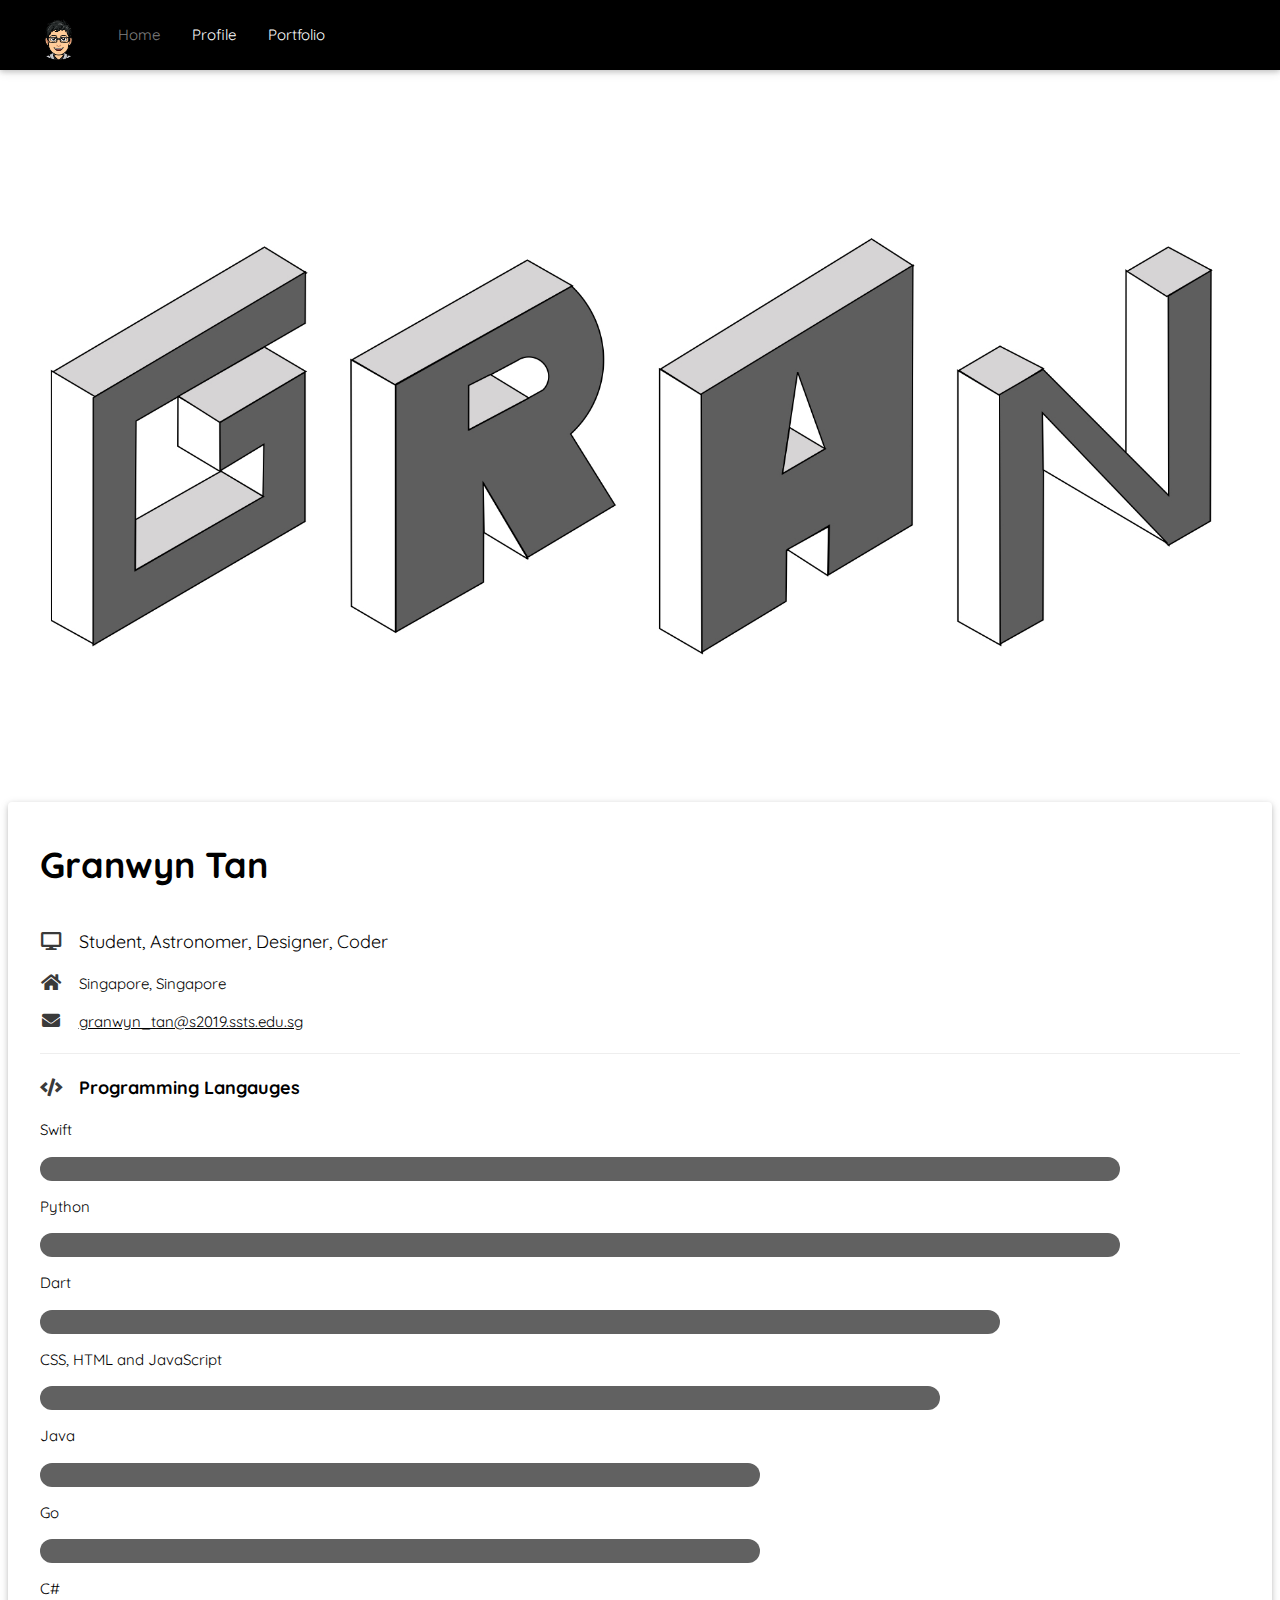
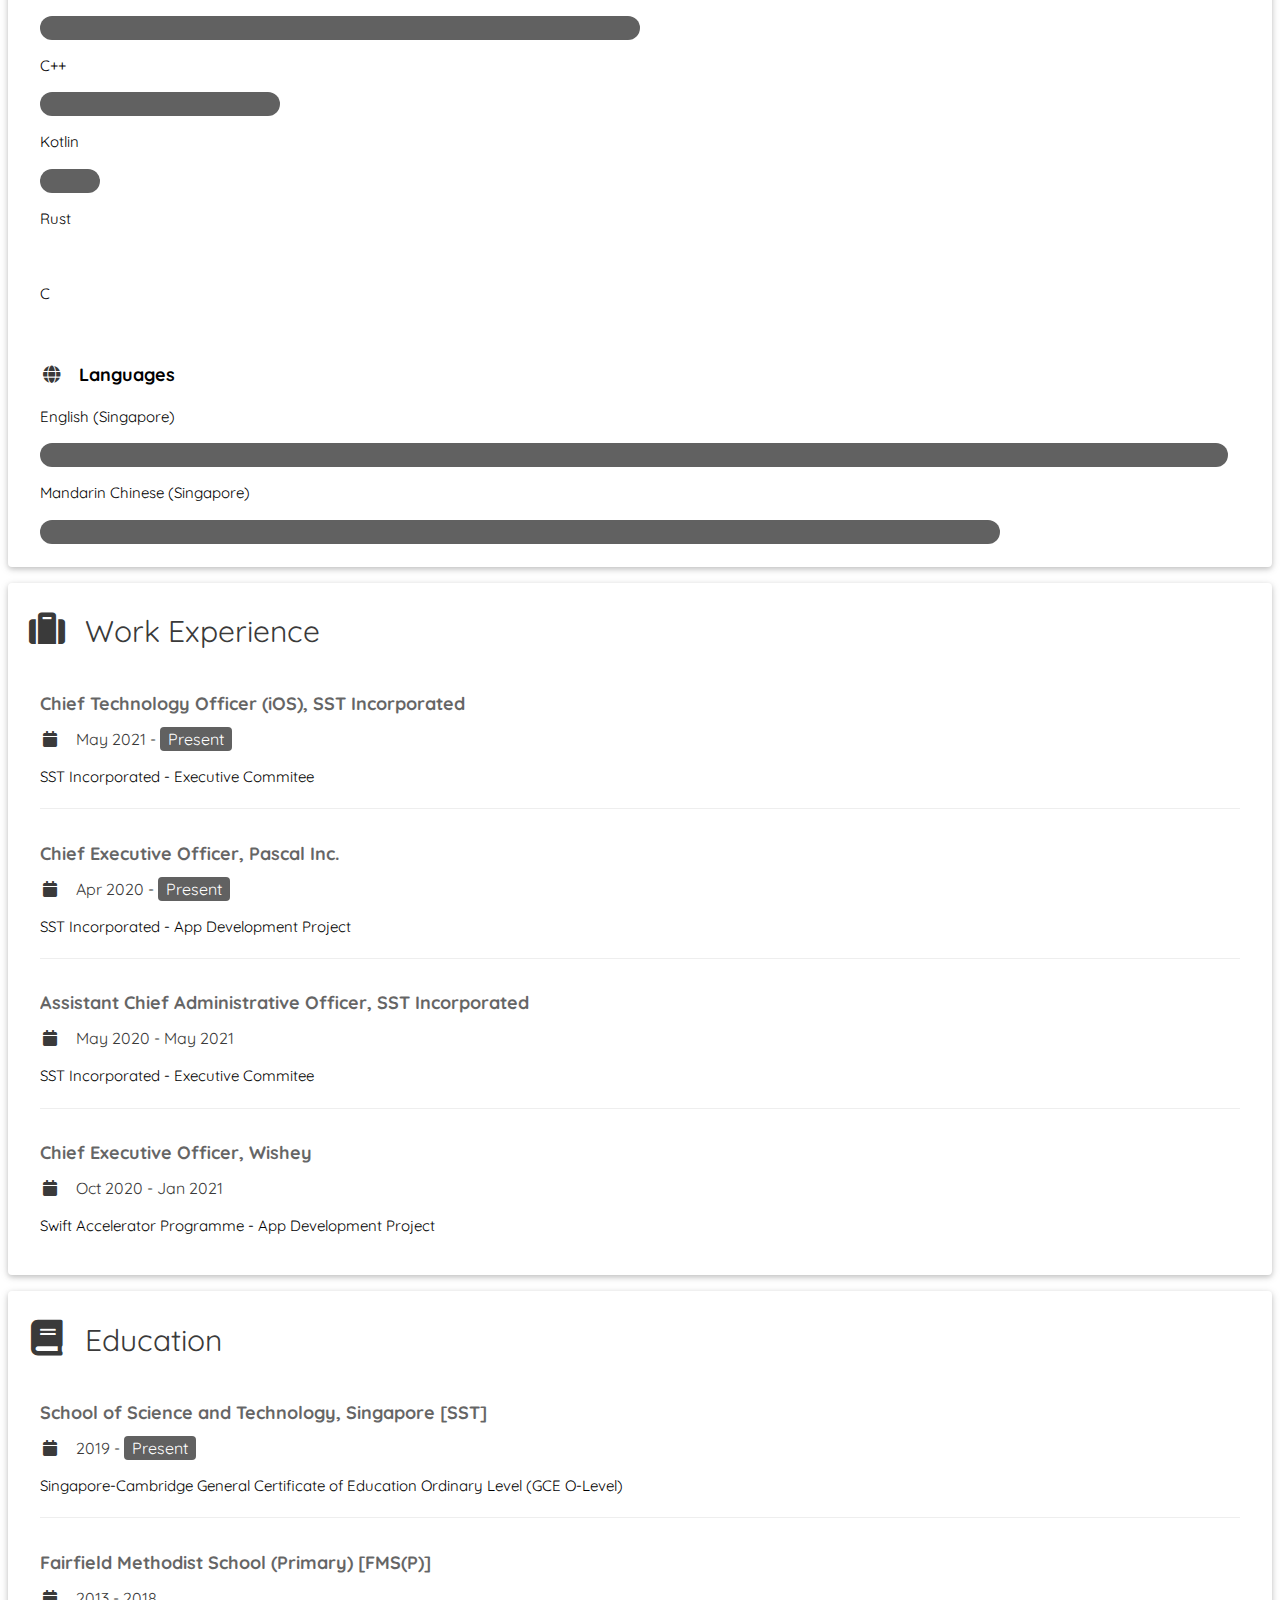
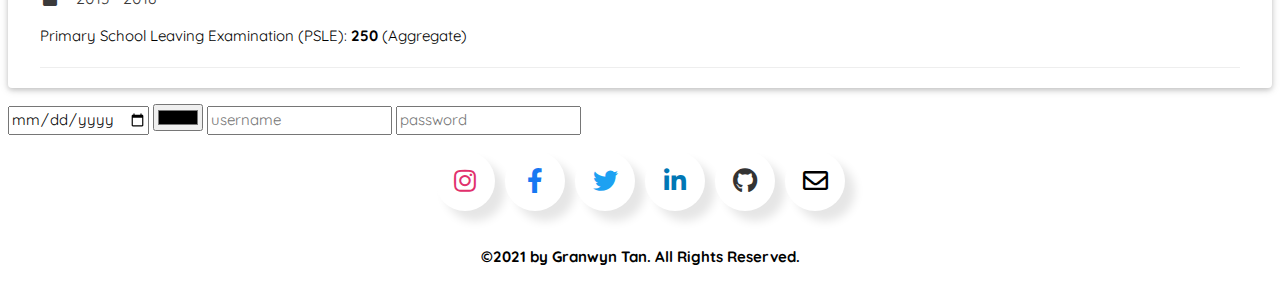
==== commit e2f61634: "More improvements" ====
--- a/index.html
+++ b/index.html
@@ -4,12 +4,13 @@
     <meta charset="utf-8">
     <meta name="viewport" content="width=device-width, initial-scale=1">
     <link rel="stylesheet" href="https://www.w3schools.com/w3css/4/w3.css">
-    <link rel='stylesheet' href='https://fonts.googleapis.com/css?family=Roboto'>
+    <link rel='stylesheet' href='https://fonts.googleapis.com/css?family=Quicksand'>
     <link rel="stylesheet" href="https://cdnjs.cloudflare.com/ajax/libs/font-awesome/5.15.3/css/all.min.css">
     <title>Granwyn Tan</title>
     <link rel="stylesheet" href="styles.css">
     <link rel="icon" href="Assets/Gran New.png">
     <script async src="index.js"></script>
+    <script src="https://ajax.googleapis.com/ajax/libs/jquery/3.6.0/jquery.min.js"> </script> 
     <noscript>You need to enable JavaScript to view the full site.</noscript>
   </head>
   <body>
@@ -41,14 +42,14 @@
         </div>
         <br>
     
-    <div class="w3-container w3-card w3-white w3-margin-bottom w3-round-large w3-mobile">
+    <div class="w3-container w3-card w3-white w3-margin-bottom w3-round w3-mobile">
         <div class="w3-display-container">
           <div class="w3-display-bottomleft w3-container w3-text-dark-grey">
             <h2></h2>
           </div>
         </div>
         <div class="w3-container">
-          <p class="w3-xlarge"><b>Granwyn Tan</b></p>
+          <p class="w3-xxlarge"><b>Granwyn Tan</b></p>
           <p class="w3-large"><i class="fa fa-desktop fa-fw w3-margin-right w3-large w3-text-dark-grey"></i>Student, Astronomer, Designer, Coder</b></p>
           <p><i class="fa fa-home fa-fw w3-margin-right w3-large w3-text-dark-grey"></i>Singapore, Singapore</p>
           <a href="mailto:granwyn_tan@s2019.ssts.edu.sg" target="_blank"><i class="fa fa-envelope fa-fw w3-margin-right w3-large w3-text-dark-grey"></i>granwyn_tan@s2019.ssts.edu.sg</a>
@@ -111,11 +112,11 @@
         </div>
       </div>
     
-      <div class="w3-container w3-card w3-white w3-margin-bottom w3-round-large w3-mobile">
+      <div class="w3-container w3-card w3-white w3-margin-bottom w3-round w3-mobile">
         <h2 class="w3-text-dark-grey w3-padding-16"><i class="fa fa-suitcase fa-fw w3-margin-right w3-xxlarge w3-text-dark-grey"></i>Work Experience</h2>
         <div class="w3-container">
-          <h5 class="w3-opacity"><b>Assistant Chief Administrative Officer, SST Incorporated</b></h5>
-          <h6 class="w3-text-dark-grey"><i class="fa fa-calendar fa-fw w3-margin-right"></i>May 2020 - <span class="w3-tag w3-dark-grey w3-round">Present</span></h6>
+          <h5 class="w3-opacity"><b>Chief Technology Officer (iOS), SST Incorporated</b></h5>
+          <h6 class="w3-text-dark-grey"><i class="fa fa-calendar fa-fw w3-margin-right"></i>May 2021 - <span class="w3-tag w3-dark-grey w3-round">Present</span></h6>
           <p>SST Incorporated - Executive Commitee</p>
           <hr>
         </div>
@@ -126,13 +127,19 @@
           <hr>
         </div>
         <div class="w3-container">
+          <h5 class="w3-opacity"><b>Assistant Chief Administrative Officer, SST Incorporated</b></h5>
+          <h6 class="w3-text-dark-grey"><i class="fa fa-calendar fa-fw w3-margin-right"></i>May 2020 - May 2021</h6>
+          <p>SST Incorporated - Executive Commitee</p>
+          <hr>
+        </div>
+        <div class="w3-container">
           <h5 class="w3-opacity"><b>Chief Executive Officer, Wishey</b></h5>
           <h6 class="w3-text-dark-grey"><i class="fa fa-calendar fa-fw w3-margin-right"></i>Oct 2020 - Jan 2021</h6>
           <p>Swift Accelerator Programme - App Development Project</p><br>
         </div>
       </div>
 
-      <div class="w3-container w3-card w3-white w3-margin-bottom w3-round-large w3-mobile">
+      <div class="w3-container w3-card w3-white w3-margin-bottom w3-round w3-mobile">
         <h2 class="w3-text-dark-grey w3-padding-16"><i class="fa fa-book fa-fw w3-margin-right w3-xxlarge w3-text-dark-grey"></i>Education</h2>
         <div class="w3-container">
           <h5 class="w3-opacity"><b>School of Science and Technology, Singapore [SST]</b></h5>
--- a/styles.css
+++ b/styles.css
@@ -14,6 +14,36 @@
 
 html,body,h1,h2,h3,h4,h5,h6,footer {
     font-family: "Quicksand", sans-serif
+}
+
+#signature {
+  stroke-dasharray: 2026;
+  stroke-dashoffset: 2026;
+  animation: sign 4s ease;
+  animation-fill-mode: forwards;
+  -webkit-animation: sign 4s ease-in-out forwards;
+	   -moz-animation: sign 4s ease-in-out forwards;
+	    -ms-animation: sign 4s ease-in-out forwards;
+	     -o-animation: sign 4s ease-in-out forwards;
+	        animation: sign 4s ease-in-out forwards;
+}
+
+@keyframes sign {
+  to {
+    stroke-dashoffset: 0;
+  }
+}
+
+@-moz-keyframes sign {
+  to {
+    stroke-dashoffset: 0;
+  }
+}
+
+@-webkit-keyframes sign {
+  to {
+    stroke-dashoffset: 0;
+  }
 }
 
 .attr {
@@ -58,6 +88,7 @@
 #twt:hover .icon{ background: #1DA1F2; }
 #in:hover .icon{ background: #0077b5; }
 #gh:hover .icon{ background: #333; }
+#gmail:hover .icon { background: black;}
 
 #insta .icon { color: #E1306C; }
 #fb .icon { color: #1778F2; }
@@ -115,6 +146,7 @@
   pointer-events: none; 
   cursor: default;
 }
+
 @media screen and (max-width: 600px) {
   .topnav a:not(:first-child) {display: none;}
   .topnav a.icon {
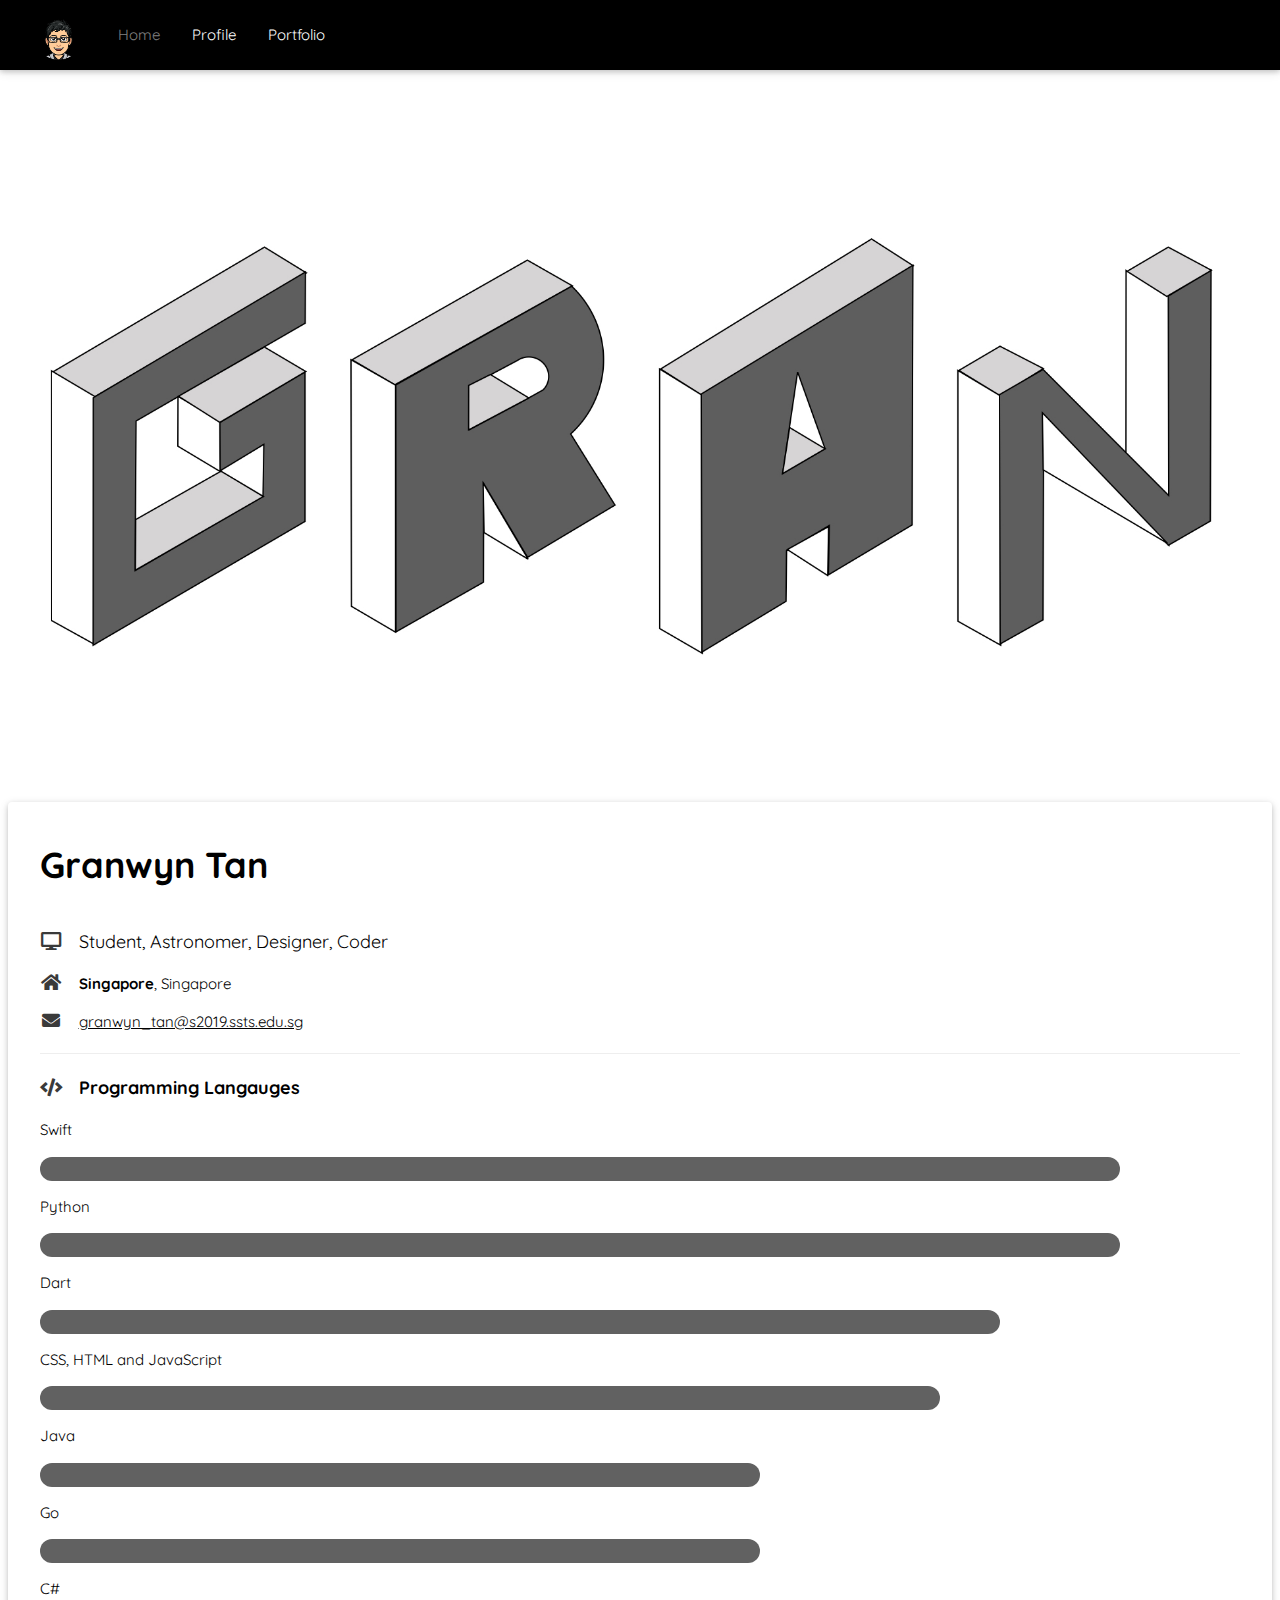
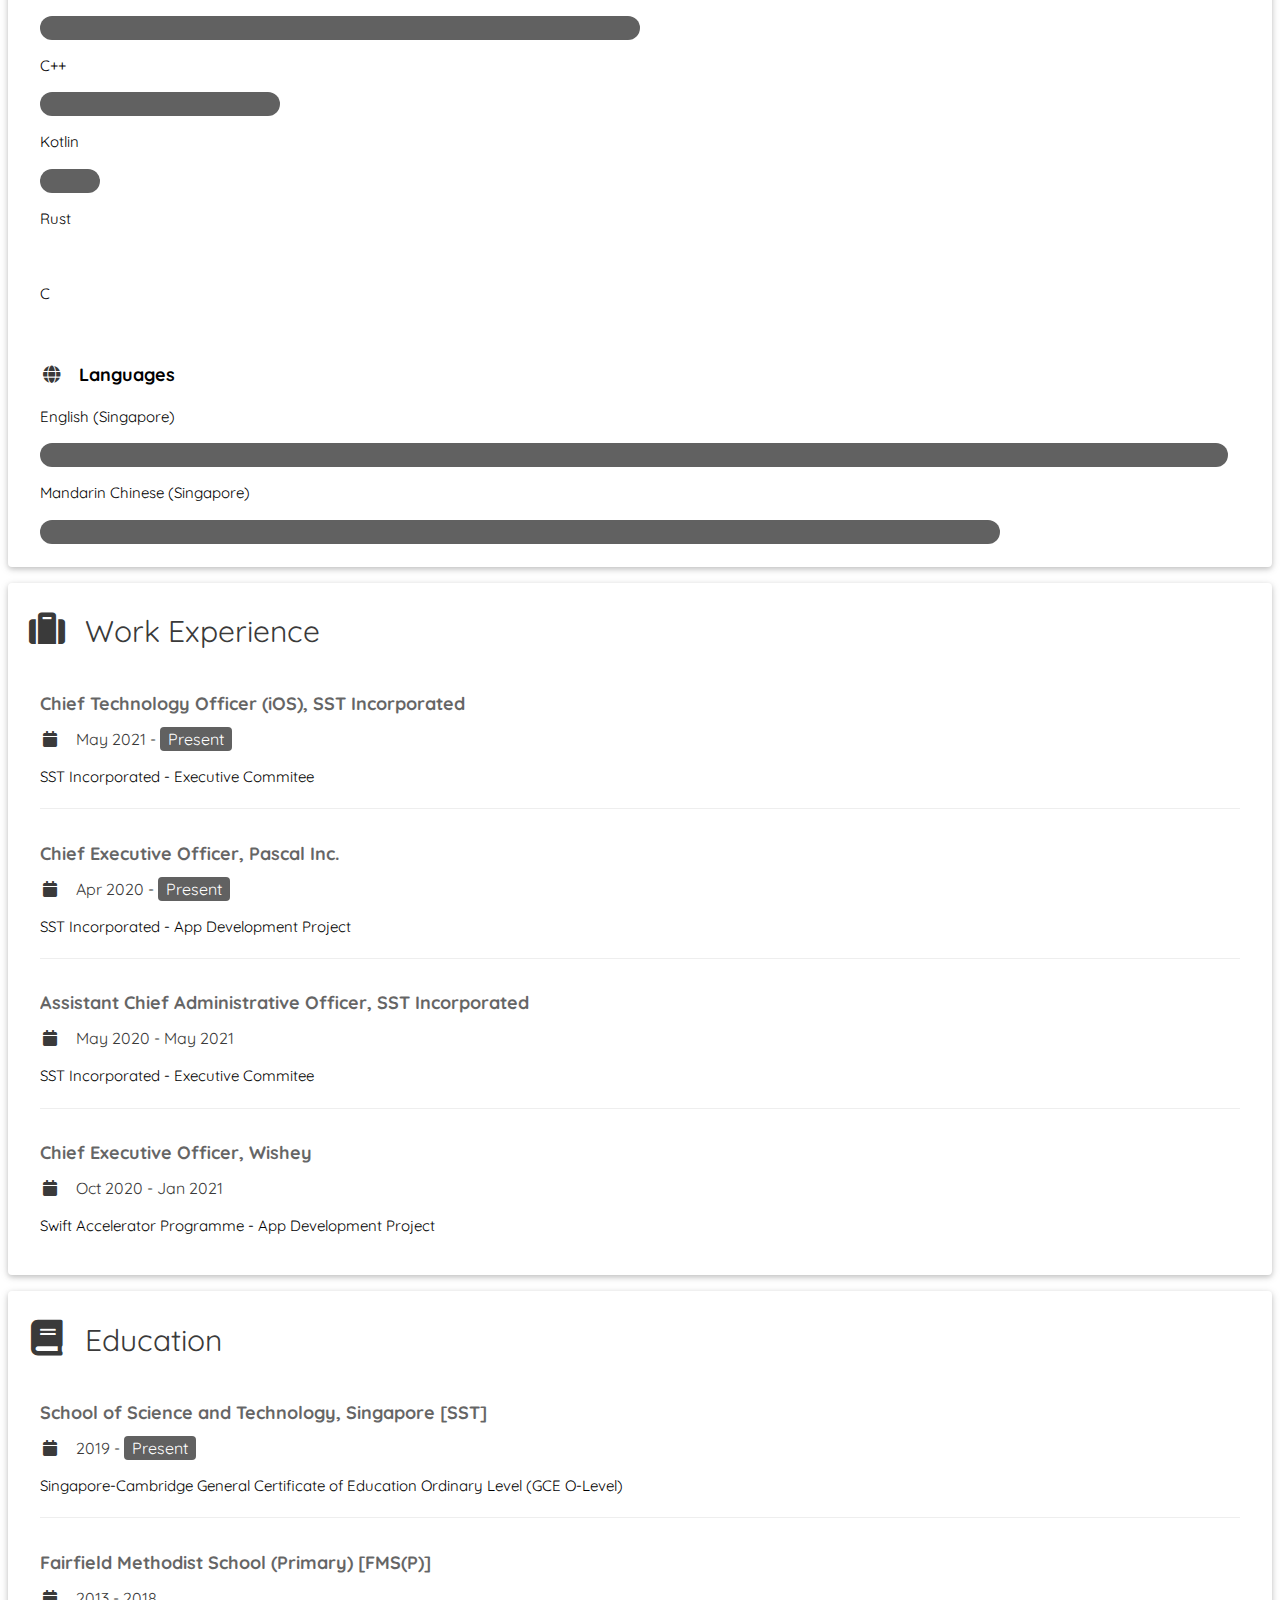
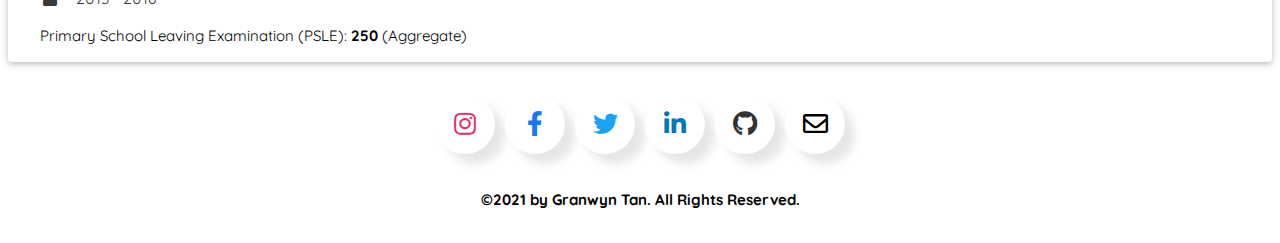
==== commit 2bef728e: "Update index.html" ====
--- a/index.html
+++ b/index.html
@@ -51,7 +51,7 @@
         <div class="w3-container">
           <p class="w3-xxlarge"><b>Granwyn Tan</b></p>
           <p class="w3-large"><i class="fa fa-desktop fa-fw w3-margin-right w3-large w3-text-dark-grey"></i>Student, Astronomer, Designer, Coder</b></p>
-          <p><i class="fa fa-home fa-fw w3-margin-right w3-large w3-text-dark-grey"></i>Singapore, Singapore</p>
+          <p><i class="fa fa-home fa-fw w3-margin-right w3-large w3-text-dark-grey"></i><b>Singapore</b>, Singapore</p>
           <a href="mailto:granwyn_tan@s2019.ssts.edu.sg" target="_blank"><i class="fa fa-envelope fa-fw w3-margin-right w3-large w3-text-dark-grey"></i>granwyn_tan@s2019.ssts.edu.sg</a>
           <hr>
 
@@ -151,16 +151,15 @@
           <h5 class="w3-opacity"><b>Fairfield Methodist School (Primary) [FMS(P)]</b></h5>
           <h6 class="w3-text-dark-grey"><i class="fa fa-calendar fa-fw w3-margin-right"></i>2013 - 2018</h6>
           <p>Primary School Leaving Examination (PSLE): <strong>250</strong> (Aggregate)</p>
-          <hr>
-        </div>
-      </div>
-
-      <div>
+        </div>
+      </div>
+
+      <!-- <div>
         <input type="date">
         <input type="color">
         <input type="text" placeholder="username">
         <input type="password" placeholder="password">
-      </div>
+      </div> -->
   </body>
 
 <!-- Footer -->
